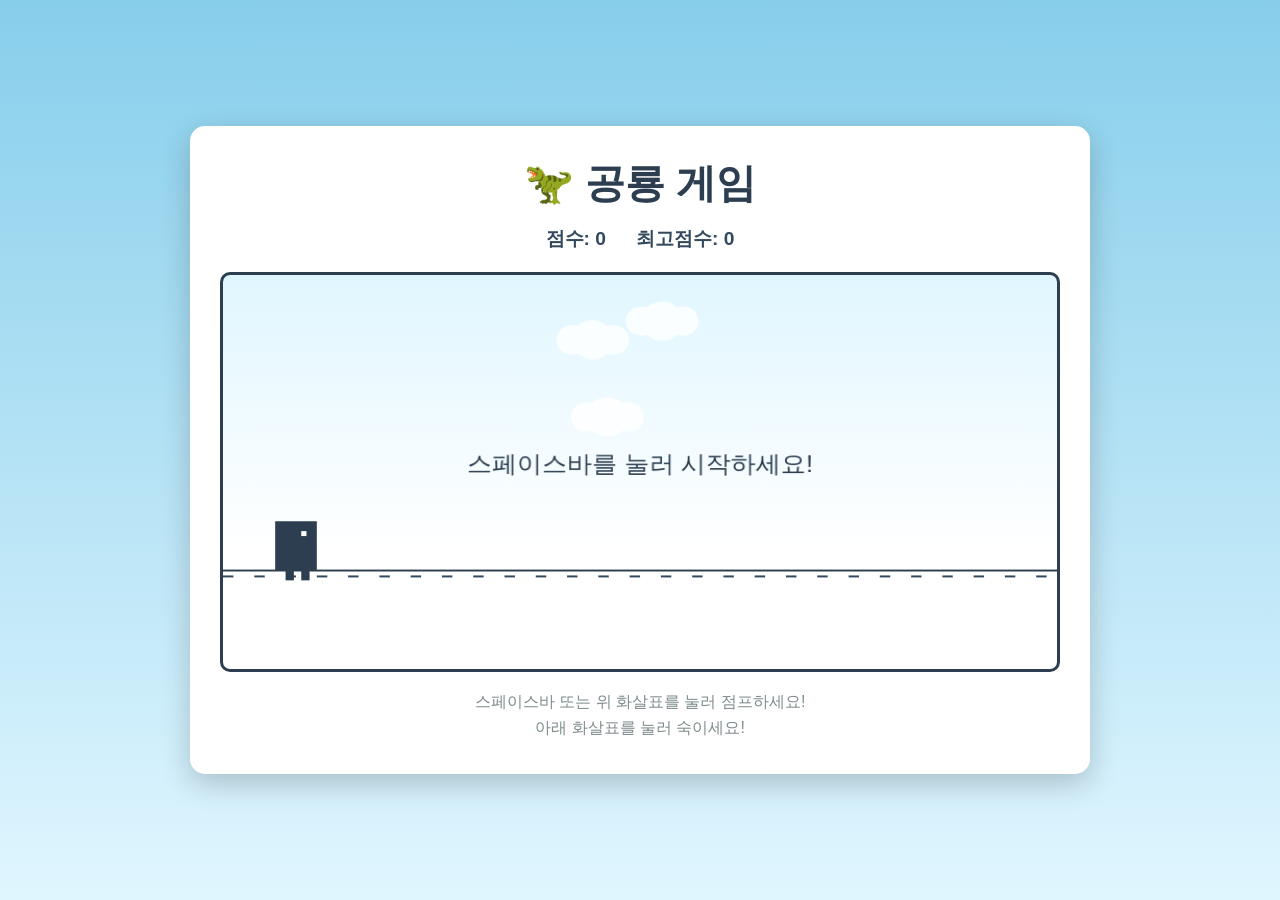
==== index.html @ 1b30532e "feat: 공룡 게임 1차 구현 완료 Chrome 오프라인 공룡 게임을 재현한 웹 게임 구현: - 공룡 캐릭터 (점프, 숙이기) - 장애물 시스템 (선인장) - 충돌 감지 - 점수" ====
<!DOCTYPE html>
<html lang="ko">
<head>
    <meta charset="UTF-8">
    <meta name="viewport" content="width=device-width, initial-scale=1.0">
    <title>공룡 게임 - Dino Game</title>
    <link rel="stylesheet" href="style.css">
</head>
<body>
    <div class="game-container">
        <div class="game-header">
            <h1>🦖 공룡 게임</h1>
            <div class="score-board">
                <span>점수: <span id="score">0</span></span>
                <span>최고점수: <span id="highScore">0</span></span>
            </div>
        </div>

        <canvas id="gameCanvas"></canvas>

        <div id="gameOver" class="game-over hidden">
            <h2>게임 오버!</h2>
            <p>점수: <span id="finalScore">0</span></p>
            <button id="restartBtn">다시 시작</button>
        </div>

        <div class="game-instructions">
            <p>스페이스바 또는 위 화살표를 눌러 점프하세요!</p>
            <p>아래 화살표를 눌러 숙이세요!</p>
        </div>
    </div>

    <script src="game.js"></script>
</body>
</html>
---- style.css ----
* {
    margin: 0;
    padding: 0;
    box-sizing: border-box;
}

body {
    font-family: 'Arial', sans-serif;
    background: linear-gradient(to bottom, #87CEEB 0%, #E0F6FF 100%);
    display: flex;
    justify-content: center;
    align-items: center;
    min-height: 100vh;
    padding: 20px;
}

.game-container {
    background: white;
    border-radius: 15px;
    box-shadow: 0 10px 30px rgba(0, 0, 0, 0.2);
    padding: 30px;
    max-width: 900px;
    width: 100%;
}

.game-header {
    text-align: center;
    margin-bottom: 20px;
}

.game-header h1 {
    color: #2c3e50;
    font-size: 2.5em;
    margin-bottom: 15px;
}

.score-board {
    display: flex;
    justify-content: center;
    gap: 30px;
    font-size: 1.2em;
    color: #34495e;
    font-weight: bold;
}

#gameCanvas {
    display: block;
    width: 100%;
    height: 400px;
    border: 3px solid #2c3e50;
    border-radius: 10px;
    background: linear-gradient(to bottom, #E0F6FF 0%, #FFF 70%);
    cursor: pointer;
}

.game-over {
    text-align: center;
    background: rgba(0, 0, 0, 0.9);
    color: white;
    padding: 40px;
    border-radius: 15px;
    position: absolute;
    top: 50%;
    left: 50%;
    transform: translate(-50%, -50%);
    z-index: 1000;
    min-width: 300px;
}

.game-over.hidden {
    display: none;
}

.game-over h2 {
    font-size: 2.5em;
    margin-bottom: 20px;
    color: #ff6b6b;
}

.game-over p {
    font-size: 1.5em;
    margin-bottom: 25px;
}

#restartBtn {
    background: #4CAF50;
    color: white;
    border: none;
    padding: 15px 40px;
    font-size: 1.2em;
    border-radius: 50px;
    cursor: pointer;
    transition: all 0.3s ease;
    font-weight: bold;
}

#restartBtn:hover {
    background: #45a049;
    transform: scale(1.05);
    box-shadow: 0 5px 15px rgba(76, 175, 80, 0.4);
}

#restartBtn:active {
    transform: scale(0.98);
}

.game-instructions {
    text-align: center;
    margin-top: 20px;
    color: #7f8c8d;
    font-size: 1em;
}

.game-instructions p {
    margin: 5px 0;
}

@media (max-width: 768px) {
    .game-header h1 {
        font-size: 1.8em;
    }

    .score-board {
        flex-direction: column;
        gap: 10px;
    }

    #gameCanvas {
        height: 300px;
    }

    .game-over h2 {
        font-size: 2em;
    }

    .game-over p {
        font-size: 1.2em;
    }
}
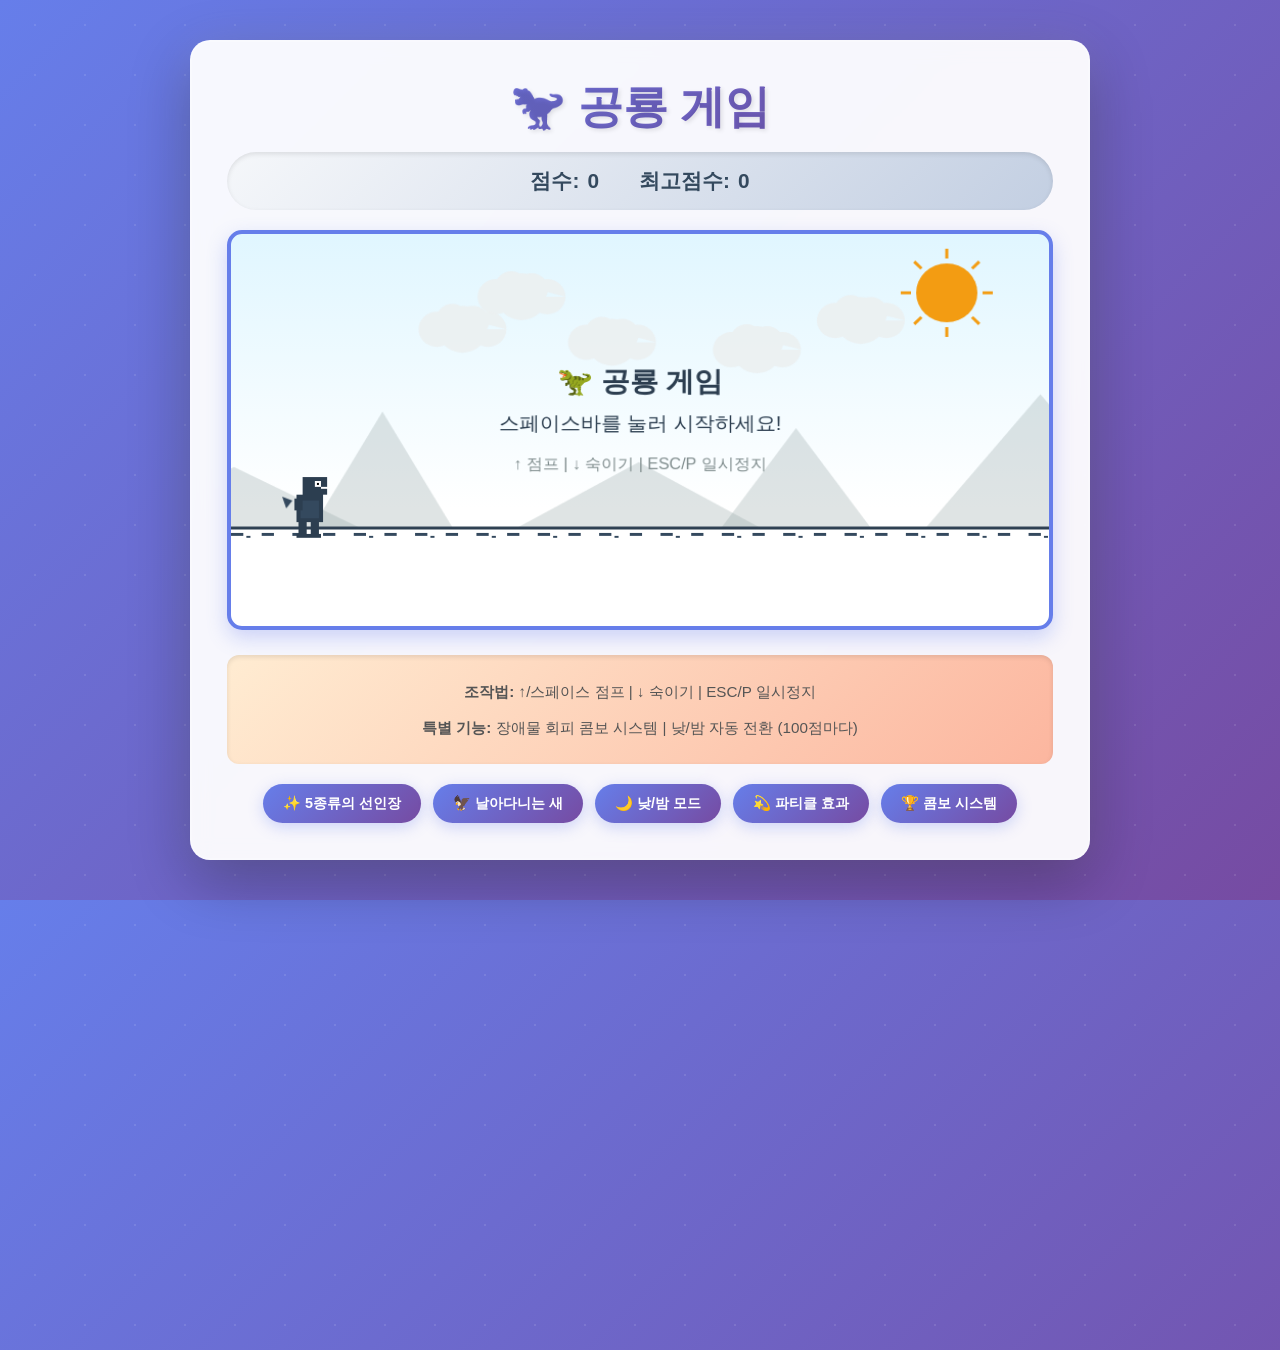
==== commit 162ab1a3: "feat: 게임 퀄리티 대폭 향상 - v2.0 전면적인 비주얼 및 게임플레이 개선:  ## 그래픽 개선 - 디테일한 공룡 그래픽 (머리, 몸통, 팔, 다리, 꼬리) - 5종류 선인" ====
--- a/index.html
+++ b/index.html
@@ -25,8 +25,16 @@
         </div>
 
         <div class="game-instructions">
-            <p>스페이스바 또는 위 화살표를 눌러 점프하세요!</p>
-            <p>아래 화살표를 눌러 숙이세요!</p>
+            <p><strong>조작법:</strong> ↑/스페이스 점프 | ↓ 숙이기 | ESC/P 일시정지</p>
+            <p><strong>특별 기능:</strong> 장애물 회피 콤보 시스템 | 낮/밤 자동 전환 (100점마다)</p>
+        </div>
+
+        <div class="game-features">
+            <div class="feature">✨ 5종류의 선인장</div>
+            <div class="feature">🦅 날아다니는 새</div>
+            <div class="feature">🌙 낮/밤 모드</div>
+            <div class="feature">💫 파티클 효과</div>
+            <div class="feature">🏆 콤보 시스템</div>
         </div>
     </div>
 
--- a/style.css
+++ b/style.css
@@ -5,22 +5,44 @@
 }
 
 body {
-    font-family: 'Arial', sans-serif;
-    background: linear-gradient(to bottom, #87CEEB 0%, #E0F6FF 100%);
+    font-family: 'Segoe UI', Tahoma, Geneva, Verdana, sans-serif;
+    background: linear-gradient(135deg, #667eea 0%, #764ba2 100%);
     display: flex;
     justify-content: center;
     align-items: center;
     min-height: 100vh;
     padding: 20px;
+    position: relative;
+    overflow: hidden;
+}
+
+body::before {
+    content: '';
+    position: absolute;
+    width: 200%;
+    height: 200%;
+    background: radial-gradient(circle, rgba(255,255,255,0.1) 1px, transparent 1px);
+    background-size: 50px 50px;
+    animation: scroll 30s linear infinite;
+    z-index: 0;
+}
+
+@keyframes scroll {
+    0% { transform: translate(0, 0); }
+    100% { transform: translate(-50px, -50px); }
 }
 
 .game-container {
-    background: white;
-    border-radius: 15px;
-    box-shadow: 0 10px 30px rgba(0, 0, 0, 0.2);
-    padding: 30px;
+    background: rgba(255, 255, 255, 0.95);
+    backdrop-filter: blur(10px);
+    border-radius: 20px;
+    box-shadow: 0 20px 60px rgba(0, 0, 0, 0.3), 0 0 40px rgba(255, 255, 255, 0.1);
+    padding: 35px;
     max-width: 900px;
     width: 100%;
+    position: relative;
+    z-index: 1;
+    border: 2px solid rgba(255, 255, 255, 0.2);
 }
 
 .game-header {
@@ -29,42 +51,79 @@
 }
 
 .game-header h1 {
-    color: #2c3e50;
-    font-size: 2.5em;
+    background: linear-gradient(135deg, #667eea 0%, #764ba2 100%);
+    -webkit-background-clip: text;
+    -webkit-text-fill-color: transparent;
+    background-clip: text;
+    font-size: 2.8em;
     margin-bottom: 15px;
+    font-weight: 900;
+    text-shadow: 2px 2px 4px rgba(0, 0, 0, 0.1);
 }
 
 .score-board {
     display: flex;
     justify-content: center;
-    gap: 30px;
-    font-size: 1.2em;
+    gap: 40px;
+    font-size: 1.3em;
     color: #34495e;
     font-weight: bold;
+    background: linear-gradient(135deg, #f5f7fa 0%, #c3cfe2 100%);
+    padding: 15px 30px;
+    border-radius: 50px;
+    box-shadow: inset 0 2px 5px rgba(0, 0, 0, 0.1);
+}
+
+.score-board span {
+    display: inline-flex;
+    align-items: center;
+    gap: 8px;
 }
 
 #gameCanvas {
     display: block;
     width: 100%;
     height: 400px;
-    border: 3px solid #2c3e50;
-    border-radius: 10px;
+    border: 4px solid #667eea;
+    border-radius: 15px;
     background: linear-gradient(to bottom, #E0F6FF 0%, #FFF 70%);
     cursor: pointer;
+    box-shadow: 0 8px 20px rgba(102, 126, 234, 0.3);
+    transition: transform 0.2s ease;
+}
+
+#gameCanvas:hover {
+    transform: translateY(-2px);
+    box-shadow: 0 12px 25px rgba(102, 126, 234, 0.4);
 }
 
 .game-over {
     text-align: center;
-    background: rgba(0, 0, 0, 0.9);
+    background: linear-gradient(135deg, rgba(102, 126, 234, 0.98) 0%, rgba(118, 75, 162, 0.98) 100%);
+    backdrop-filter: blur(10px);
     color: white;
-    padding: 40px;
-    border-radius: 15px;
+    padding: 50px;
+    border-radius: 20px;
     position: absolute;
     top: 50%;
     left: 50%;
     transform: translate(-50%, -50%);
     z-index: 1000;
-    min-width: 300px;
+    min-width: 350px;
+    box-shadow: 0 20px 60px rgba(0, 0, 0, 0.5);
+    border: 2px solid rgba(255, 255, 255, 0.3);
+    animation: slideIn 0.3s ease-out;
+}
+
+@keyframes slideIn {
+    from {
+        opacity: 0;
+        transform: translate(-50%, -60%);
+    }
+    to {
+        opacity: 1;
+        transform: translate(-50%, -50%);
+    }
 }
 
 .game-over.hidden {
@@ -72,32 +131,38 @@
 }
 
 .game-over h2 {
-    font-size: 2.5em;
+    font-size: 3em;
     margin-bottom: 20px;
-    color: #ff6b6b;
+    color: #fff;
+    text-shadow: 2px 2px 8px rgba(0, 0, 0, 0.3);
+    font-weight: 900;
 }
 
 .game-over p {
-    font-size: 1.5em;
-    margin-bottom: 25px;
+    font-size: 1.6em;
+    margin-bottom: 15px;
+    font-weight: 600;
 }
 
 #restartBtn {
-    background: #4CAF50;
+    background: linear-gradient(135deg, #11998e 0%, #38ef7d 100%);
     color: white;
     border: none;
-    padding: 15px 40px;
-    font-size: 1.2em;
+    padding: 18px 50px;
+    font-size: 1.3em;
     border-radius: 50px;
     cursor: pointer;
     transition: all 0.3s ease;
     font-weight: bold;
+    box-shadow: 0 8px 20px rgba(56, 239, 125, 0.3);
+    border: 2px solid rgba(255, 255, 255, 0.3);
+    margin-top: 15px;
 }
 
 #restartBtn:hover {
-    background: #45a049;
-    transform: scale(1.05);
-    box-shadow: 0 5px 15px rgba(76, 175, 80, 0.4);
+    background: linear-gradient(135deg, #0f7c6f 0%, #2dd169 100%);
+    transform: scale(1.08) translateY(-2px);
+    box-shadow: 0 12px 30px rgba(56, 239, 125, 0.5);
 }
 
 #restartBtn:active {
@@ -106,34 +171,109 @@
 
 .game-instructions {
     text-align: center;
+    margin-top: 25px;
+    color: #555;
+    font-size: 0.95em;
+    line-height: 1.8;
+    padding: 15px;
+    background: linear-gradient(135deg, #ffecd2 0%, #fcb69f 100%);
+    border-radius: 12px;
+    box-shadow: inset 0 2px 5px rgba(0, 0, 0, 0.1);
+}
+
+.game-instructions p {
+    margin: 8px 0;
+}
+
+.game-features {
+    display: flex;
+    justify-content: center;
+    flex-wrap: wrap;
+    gap: 12px;
     margin-top: 20px;
-    color: #7f8c8d;
-    font-size: 1em;
-}
-
-.game-instructions p {
-    margin: 5px 0;
+}
+
+.feature {
+    background: linear-gradient(135deg, #667eea 0%, #764ba2 100%);
+    color: white;
+    padding: 10px 20px;
+    border-radius: 25px;
+    font-size: 0.9em;
+    font-weight: 600;
+    box-shadow: 0 4px 15px rgba(102, 126, 234, 0.3);
+    transition: all 0.3s ease;
+}
+
+.feature:hover {
+    transform: translateY(-3px);
+    box-shadow: 0 6px 20px rgba(102, 126, 234, 0.4);
 }
 
 @media (max-width: 768px) {
+    body::before {
+        background-size: 30px 30px;
+    }
+
+    .game-container {
+        padding: 20px;
+    }
+
     .game-header h1 {
-        font-size: 1.8em;
+        font-size: 2em;
     }
 
     .score-board {
         flex-direction: column;
         gap: 10px;
+        padding: 12px 20px;
+        font-size: 1.1em;
     }
 
     #gameCanvas {
         height: 300px;
+        border-width: 3px;
+    }
+
+    .game-over {
+        padding: 35px 25px;
+        min-width: 280px;
     }
 
     .game-over h2 {
-        font-size: 2em;
+        font-size: 2.2em;
     }
 
     .game-over p {
-        font-size: 1.2em;
-    }
-}
+        font-size: 1.3em;
+    }
+
+    #restartBtn {
+        padding: 15px 40px;
+        font-size: 1.1em;
+    }
+
+    .game-instructions {
+        font-size: 0.85em;
+        padding: 12px;
+    }
+
+    .feature {
+        font-size: 0.8em;
+        padding: 8px 16px;
+    }
+}
+
+@media (max-width: 480px) {
+    .game-header h1 {
+        font-size: 1.6em;
+    }
+
+    .game-features {
+        gap: 8px;
+    }
+
+    .feature {
+        font-size: 0.75em;
+        padding: 6px 12px;
+    }
+}
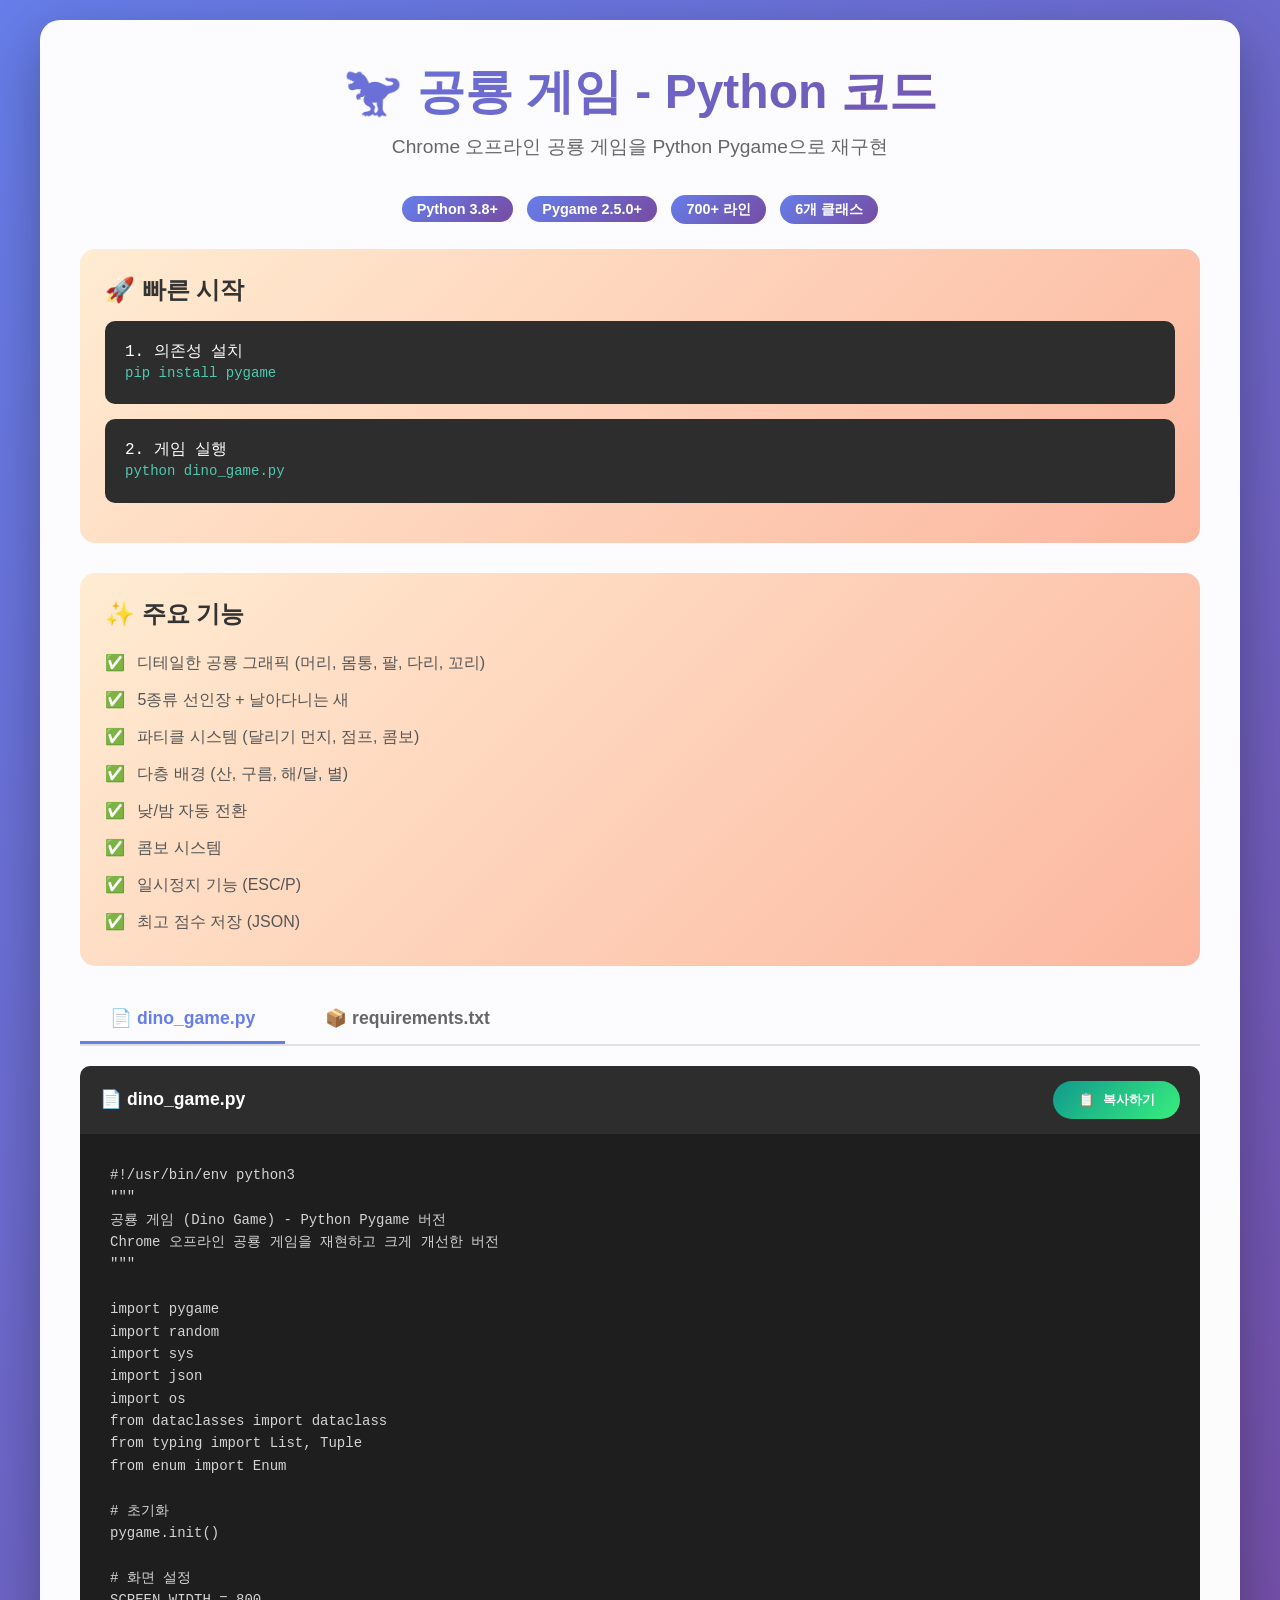
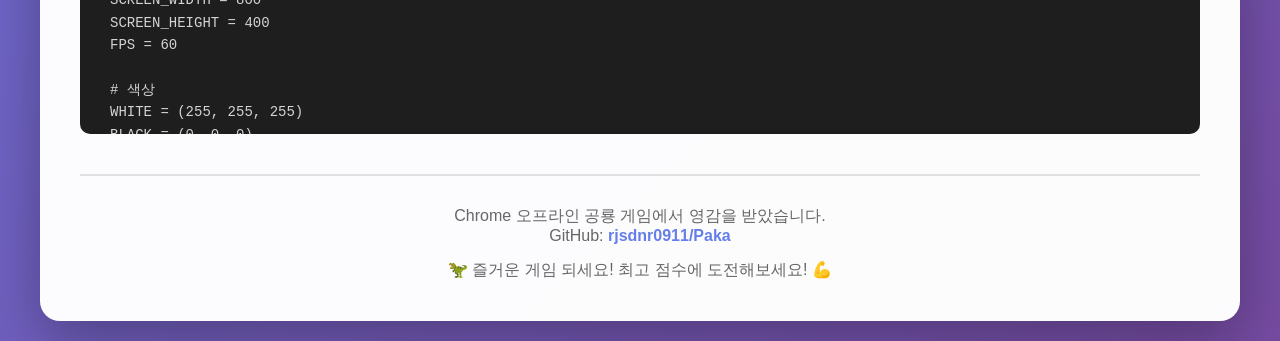
==== commit 6f3ba891: "feat: Python 코드 복사 웹사이트 추가 사용자가 Python 코드를 쉽게 복사 붙여넣기 할 수 있는 웹페이지 생성  ## 주요 기능  ### 코드 뷰어 - dino_gam" ====
--- a/index.html
+++ b/index.html
@@ -3,41 +3,1022 @@
 <head>
     <meta charset="UTF-8">
     <meta name="viewport" content="width=device-width, initial-scale=1.0">
-    <title>공룡 게임 - Dino Game</title>
-    <link rel="stylesheet" href="style.css">
+    <title>🦖 공룡 게임 - Python 코드</title>
+    <style>
+        * {
+            margin: 0;
+            padding: 0;
+            box-sizing: border-box;
+        }
+
+        body {
+            font-family: 'Segoe UI', Tahoma, Geneva, Verdana, sans-serif;
+            background: linear-gradient(135deg, #667eea 0%, #764ba2 100%);
+            padding: 20px;
+            min-height: 100vh;
+        }
+
+        .container {
+            max-width: 1200px;
+            margin: 0 auto;
+            background: rgba(255, 255, 255, 0.98);
+            border-radius: 20px;
+            box-shadow: 0 20px 60px rgba(0, 0, 0, 0.3);
+            padding: 40px;
+        }
+
+        h1 {
+            text-align: center;
+            background: linear-gradient(135deg, #667eea 0%, #764ba2 100%);
+            -webkit-background-clip: text;
+            -webkit-text-fill-color: transparent;
+            background-clip: text;
+            font-size: 3em;
+            margin-bottom: 10px;
+            font-weight: 900;
+        }
+
+        .subtitle {
+            text-align: center;
+            color: #666;
+            font-size: 1.2em;
+            margin-bottom: 30px;
+        }
+
+        .tabs {
+            display: flex;
+            gap: 10px;
+            margin-bottom: 20px;
+            border-bottom: 2px solid #e0e0e0;
+        }
+
+        .tab {
+            padding: 12px 30px;
+            background: transparent;
+            border: none;
+            cursor: pointer;
+            font-size: 1.1em;
+            font-weight: 600;
+            color: #666;
+            border-bottom: 3px solid transparent;
+            transition: all 0.3s ease;
+        }
+
+        .tab:hover {
+            color: #667eea;
+        }
+
+        .tab.active {
+            color: #667eea;
+            border-bottom-color: #667eea;
+        }
+
+        .tab-content {
+            display: none;
+        }
+
+        .tab-content.active {
+            display: block;
+        }
+
+        .code-header {
+            display: flex;
+            justify-content: space-between;
+            align-items: center;
+            background: #2d2d2d;
+            padding: 15px 20px;
+            border-radius: 10px 10px 0 0;
+            margin-top: 20px;
+        }
+
+        .code-title {
+            color: #fff;
+            font-weight: 600;
+            font-size: 1.1em;
+        }
+
+        .copy-btn {
+            background: linear-gradient(135deg, #11998e 0%, #38ef7d 100%);
+            color: white;
+            border: none;
+            padding: 10px 25px;
+            border-radius: 25px;
+            cursor: pointer;
+            font-weight: 600;
+            transition: all 0.3s ease;
+            display: flex;
+            align-items: center;
+            gap: 8px;
+        }
+
+        .copy-btn:hover {
+            transform: translateY(-2px);
+            box-shadow: 0 5px 15px rgba(56, 239, 125, 0.4);
+        }
+
+        .copy-btn:active {
+            transform: translateY(0);
+        }
+
+        .copy-btn.copied {
+            background: linear-gradient(135deg, #f39c12 0%, #f1c40f 100%);
+        }
+
+        pre {
+            margin: 0;
+            background: #1e1e1e;
+            padding: 30px;
+            border-radius: 0 0 10px 10px;
+            overflow-x: auto;
+            max-height: 600px;
+            overflow-y: auto;
+        }
+
+        code {
+            font-family: 'Consolas', 'Monaco', 'Courier New', monospace;
+            font-size: 14px;
+            line-height: 1.6;
+            color: #d4d4d4;
+        }
+
+        /* 간단한 신택스 하이라이팅 */
+        .keyword { color: #569cd6; }
+        .string { color: #ce9178; }
+        .comment { color: #6a9955; }
+        .function { color: #dcdcaa; }
+        .number { color: #b5cea8; }
+
+        .info-section {
+            background: linear-gradient(135deg, #ffecd2 0%, #fcb69f 100%);
+            padding: 25px;
+            border-radius: 15px;
+            margin-bottom: 30px;
+        }
+
+        .info-section h2 {
+            color: #333;
+            margin-bottom: 15px;
+            font-size: 1.5em;
+        }
+
+        .info-section p {
+            color: #555;
+            line-height: 1.8;
+            margin-bottom: 10px;
+        }
+
+        .info-section ul {
+            list-style: none;
+            padding-left: 0;
+        }
+
+        .info-section li {
+            padding: 8px 0;
+            color: #555;
+        }
+
+        .info-section li:before {
+            content: "✅ ";
+            margin-right: 8px;
+        }
+
+        .command-box {
+            background: #2d2d2d;
+            color: #fff;
+            padding: 20px;
+            border-radius: 10px;
+            margin: 15px 0;
+            font-family: 'Consolas', 'Monaco', 'Courier New', monospace;
+        }
+
+        .command-box code {
+            color: #4ec9b0;
+        }
+
+        .badge {
+            display: inline-block;
+            padding: 5px 15px;
+            background: linear-gradient(135deg, #667eea 0%, #764ba2 100%);
+            color: white;
+            border-radius: 20px;
+            font-size: 0.9em;
+            font-weight: 600;
+            margin: 5px;
+        }
+
+        .badges {
+            text-align: center;
+            margin: 20px 0;
+        }
+
+        @media (max-width: 768px) {
+            .container {
+                padding: 20px;
+            }
+
+            h1 {
+                font-size: 2em;
+            }
+
+            .tabs {
+                flex-direction: column;
+            }
+
+            .tab {
+                text-align: center;
+            }
+
+            pre {
+                font-size: 12px;
+                padding: 15px;
+            }
+
+            .code-header {
+                flex-direction: column;
+                gap: 10px;
+            }
+        }
+
+        .footer {
+            text-align: center;
+            margin-top: 40px;
+            padding-top: 30px;
+            border-top: 2px solid #e0e0e0;
+            color: #666;
+        }
+
+        .footer a {
+            color: #667eea;
+            text-decoration: none;
+            font-weight: 600;
+        }
+
+        .footer a:hover {
+            text-decoration: underline;
+        }
+    </style>
 </head>
 <body>
-    <div class="game-container">
-        <div class="game-header">
-            <h1>🦖 공룡 게임</h1>
-            <div class="score-board">
-                <span>점수: <span id="score">0</span></span>
-                <span>최고점수: <span id="highScore">0</span></span>
+    <div class="container">
+        <h1>🦖 공룡 게임 - Python 코드</h1>
+        <p class="subtitle">Chrome 오프라인 공룡 게임을 Python Pygame으로 재구현</p>
+
+        <div class="badges">
+            <span class="badge">Python 3.8+</span>
+            <span class="badge">Pygame 2.5.0+</span>
+            <span class="badge">700+ 라인</span>
+            <span class="badge">6개 클래스</span>
+        </div>
+
+        <div class="info-section">
+            <h2>🚀 빠른 시작</h2>
+            <div class="command-box">
+                <div>1. 의존성 설치</div>
+                <code>pip install pygame</code>
+            </div>
+            <div class="command-box">
+                <div>2. 게임 실행</div>
+                <code>python dino_game.py</code>
             </div>
         </div>
 
-        <canvas id="gameCanvas"></canvas>
-
-        <div id="gameOver" class="game-over hidden">
-            <h2>게임 오버!</h2>
-            <p>점수: <span id="finalScore">0</span></p>
-            <button id="restartBtn">다시 시작</button>
+        <div class="info-section">
+            <h2>✨ 주요 기능</h2>
+            <ul>
+                <li>디테일한 공룡 그래픽 (머리, 몸통, 팔, 다리, 꼬리)</li>
+                <li>5종류 선인장 + 날아다니는 새</li>
+                <li>파티클 시스템 (달리기 먼지, 점프, 콤보)</li>
+                <li>다층 배경 (산, 구름, 해/달, 별)</li>
+                <li>낮/밤 자동 전환</li>
+                <li>콤보 시스템</li>
+                <li>일시정지 기능 (ESC/P)</li>
+                <li>최고 점수 저장 (JSON)</li>
+            </ul>
         </div>
 
-        <div class="game-instructions">
-            <p><strong>조작법:</strong> ↑/스페이스 점프 | ↓ 숙이기 | ESC/P 일시정지</p>
-            <p><strong>특별 기능:</strong> 장애물 회피 콤보 시스템 | 낮/밤 자동 전환 (100점마다)</p>
+        <div class="tabs">
+            <button class="tab active" onclick="showTab('main-code')">
+                📄 dino_game.py
+            </button>
+            <button class="tab" onclick="showTab('requirements')">
+                📦 requirements.txt
+            </button>
         </div>
 
-        <div class="game-features">
-            <div class="feature">✨ 5종류의 선인장</div>
-            <div class="feature">🦅 날아다니는 새</div>
-            <div class="feature">🌙 낮/밤 모드</div>
-            <div class="feature">💫 파티클 효과</div>
-            <div class="feature">🏆 콤보 시스템</div>
+        <!-- dino_game.py 탭 -->
+        <div id="main-code" class="tab-content active">
+            <div class="code-header">
+                <span class="code-title">📄 dino_game.py</span>
+                <button class="copy-btn" onclick="copyCode('main-code-content')">
+                    <span>📋</span>
+                    <span class="btn-text">복사하기</span>
+                </button>
+            </div>
+            <pre><code id="main-code-content">#!/usr/bin/env python3
+"""
+공룡 게임 (Dino Game) - Python Pygame 버전
+Chrome 오프라인 공룡 게임을 재현하고 크게 개선한 버전
+"""
+
+import pygame
+import random
+import sys
+import json
+import os
+from dataclasses import dataclass
+from typing import List, Tuple
+from enum import Enum
+
+# 초기화
+pygame.init()
+
+# 화면 설정
+SCREEN_WIDTH = 800
+SCREEN_HEIGHT = 400
+FPS = 60
+
+# 색상
+WHITE = (255, 255, 255)
+BLACK = (0, 0, 0)
+GRAY = (128, 128, 128)
+DARK_GRAY = (44, 62, 80)
+LIGHT_GRAY = (149, 165, 166)
+GREEN = (39, 174, 96)
+DARK_GREEN = (34, 153, 84)
+ORANGE = (243, 156, 18)
+GOLD = (241, 196, 15)
+SKY_BLUE = (224, 246, 255)
+NIGHT_BLUE = (44, 62, 80)
+MOON_WHITE = (236, 240, 241)
+
+# 게임 설정
+GRAVITY = 0.8
+JUMP_POWER = -15
+GROUND_Y = 300
+INITIAL_GAME_SPEED = 9
+
+
+class TimeOfDay(Enum):
+    """낮/밤 모드"""
+    DAY = "day"
+    NIGHT = "night"
+
+
+@dataclass
+class Particle:
+    """파티클 효과"""
+    x: float
+    y: float
+    vx: float
+    vy: float
+    size: float
+    life: float
+    decay: float
+    color: Tuple[int, int, int]
+
+    def update(self):
+        self.x += self.vx
+        self.y += self.vy
+        self.life -= self.decay
+
+    def draw(self, screen):
+        if self.life > 0:
+            alpha = int(255 * self.life)
+            surf = pygame.Surface((int(self.size * 2), int(self.size * 2)), pygame.SRCALPHA)
+            color_with_alpha = (*self.color, alpha)
+            pygame.draw.circle(surf, color_with_alpha, (int(self.size), int(self.size)), int(self.size))
+            screen.blit(surf, (int(self.x - self.size), int(self.y - self.size)))
+
+    def is_dead(self):
+        return self.life <= 0
+
+
+class Dino:
+    """공룡 캐릭터"""
+    def __init__(self):
+        self.x = 50
+        self.y = GROUND_Y
+        self.width = 44
+        self.height = 52
+        self.vy = 0
+        self.grounded = True
+        self.ducking = False
+        self.jump_power = JUMP_POWER
+        self.frame = 0
+
+    def update(self):
+        # 중력 적용
+        self.vy += GRAVITY
+        self.y += self.vy
+
+        # 바닥 체크
+        ground_y = GROUND_Y if not self.ducking else GROUND_Y + 26
+        if self.y >= ground_y:
+            self.y = ground_y
+            self.vy = 0
+            self.grounded = True
+        else:
+            self.grounded = False
+
+        self.frame += 1
+
+    def jump(self):
+        if self.grounded and not self.ducking:
+            self.vy = self.jump_power
+            self.grounded = False
+            return True
+        return False
+
+    def duck(self, is_ducking):
+        if self.grounded:
+            self.ducking = is_ducking
+
+    def draw(self, screen):
+        if self.ducking:
+            # 숙인 자세
+            duck_y = self.y
+            # 몸통
+            pygame.draw.rect(screen, DARK_GRAY, (self.x, duck_y, 50, 20))
+            # 머리
+            pygame.draw.rect(screen, DARK_GRAY, (self.x + 40, duck_y - 8, 20, 16))
+            # 눈
+            pygame.draw.rect(screen, WHITE, (self.x + 50, duck_y - 4, 4, 4))
+            # 꼬리
+            pygame.draw.rect(screen, GRAY, (self.x - 10, duck_y + 5, 15, 8))
+        else:
+            # 머리
+            pygame.draw.rect(screen, DARK_GRAY, (self.x + 20, self.y, 24, 18))
+            # 입
+            pygame.draw.rect(screen, WHITE, (self.x + 38, self.y + 10, 6, 2))
+            # 눈
+            pygame.draw.rect(screen, WHITE, (self.x + 32, self.y + 4, 6, 6))
+            pygame.draw.rect(screen, BLACK, (self.x + 34, self.y + 6, 2, 2))
+
+            # 몸통
+            pygame.draw.rect(screen, DARK_GRAY, (self.x + 14, self.y + 18, 26, 28))
+            # 배
+            pygame.draw.rect(screen, GRAY, (self.x + 18, self.y + 24, 18, 18))
+
+            # 팔
+            arm_offset = 2 if (self.frame // 3) % 2 == 0 else 0
+            pygame.draw.rect(screen, DARK_GRAY, (self.x + 12, self.y + 22 + arm_offset, 8, 12))
+
+            # 꼬리
+            points = [(self.x + 10, self.y + 24), (self.x, self.y + 20), (self.x + 4, self.y + 32)]
+            pygame.draw.polygon(screen, GRAY, points)
+
+            # 다리
+            leg_offset = 6 if (self.frame // 3) % 2 == 0 else 0
+            # 왼쪽 다리
+            pygame.draw.rect(screen, DARK_GRAY, (self.x + 16, self.y + 46, 8, 12 + leg_offset))
+            pygame.draw.rect(screen, DARK_GRAY, (self.x + 14, self.y + 58 + leg_offset, 12, 4))
+            # 오른쪽 다리
+            pygame.draw.rect(screen, DARK_GRAY, (self.x + 28, self.y + 46, 8, 12 - leg_offset))
+            pygame.draw.rect(screen, DARK_GRAY, (self.x + 26, self.y + 58 - leg_offset, 12, 4))
+
+    def get_hitbox(self):
+        if self.ducking:
+            return pygame.Rect(self.x + 5, self.y, 45, 20)
+        return pygame.Rect(self.x + 10, self.y + 5, 34, 52)
+
+
+class Obstacle:
+    """장애물 클래스"""
+    def __init__(self, obstacle_type=None):
+        self.x = SCREEN_WIDTH
+        self.passed = False
+
+        if obstacle_type == 'bird':
+            self.type = 'bird'
+            self.width = 40
+            self.height = 30
+            self.y = GROUND_Y - self.height - (60 if random.random() > 0.5 else 100)
+            self.wing_frame = 0
+        else:
+            types = ['single', 'double', 'triple', 'tall', 'small']
+            self.type = obstacle_type if obstacle_type in types else random.choice(types)
+
+            if self.type == 'single':
+                self.width, self.height = 20, 50
+            elif self.type == 'double':
+                self.width, self.height = 40, 50
+            elif self.type == 'triple':
+                self.width, self.height = 60, 50
+            elif self.type == 'tall':
+                self.width, self.height = 20, 70
+            else:  # small
+                self.width, self.height = 30, 30
+
+            self.y = GROUND_Y - self.height
+
+    def update(self, game_speed):
+        self.x -= game_speed
+        if self.type == 'bird':
+            self.wing_frame += 0.3
+
+    def draw(self, screen):
+        if self.type == 'bird':
+            # 새 그리기
+            # 몸통
+            pygame.draw.rect(screen, GRAY, (self.x + 10, self.y + 10, 20, 12))
+            # 머리
+            pygame.draw.rect(screen, GRAY, (self.x + 26, self.y + 8, 12, 10))
+            # 눈
+            pygame.draw.rect(screen, WHITE, (self.x + 32, self.y + 10, 3, 3))
+            # 부리
+            pygame.draw.rect(screen, (231, 76, 60), (self.x + 38, self.y + 12, 4, 2))
+
+            # 날개
+            wing_up = (self.wing_frame % 20) < 10
+            if wing_up:
+                pygame.draw.rect(screen, GRAY, (self.x + 8, self.y + 2, 18, 8))
+                pygame.draw.rect(screen, GRAY, (self.x + 14, self.y + 22, 18, 8))
+            else:
+                pygame.draw.rect(screen, GRAY, (self.x + 8, self.y + 12, 18, 8))
+                pygame.draw.rect(screen, GRAY, (self.x + 14, self.y + 12, 18, 8))
+        else:
+            self._draw_cactus(screen)
+
+    def _draw_cactus(self, screen):
+        if self.type == 'single':
+            self._draw_single_cactus(screen, self.x, self.y, self.height)
+        elif self.type == 'double':
+            self._draw_single_cactus(screen, self.x, self.y, self.height)
+            self._draw_single_cactus(screen, self.x + 22, self.y, self.height)
+        elif self.type == 'triple':
+            for i in range(3):
+                self._draw_single_cactus(screen, self.x + i * 22, self.y, self.height)
+        elif self.type == 'tall':
+            self._draw_single_cactus(screen, self.x, self.y, self.height, tall=True)
+        else:  # small
+            for i in range(3):
+                pygame.draw.rect(screen, GREEN, (self.x + i * 10, self.y + 10, 8, 20))
+                pygame.draw.rect(screen, GREEN, (self.x + i * 10 + 2, self.y + 6, 4, 8))
+
+    def _draw_single_cactus(self, screen, x, y, height, tall=False):
+        # 메인 줄기
+        pygame.draw.rect(screen, GREEN, (x + 6, y, 12, height))
+
+        if tall:
+            pygame.draw.rect(screen, GREEN, (x, y + 15, 10, 25))
+            pygame.draw.rect(screen, GREEN, (x + 16, y + 20, 10, 20))
+        else:
+            pygame.draw.rect(screen, GREEN, (x, y + 12, 10, 20))
+            pygame.draw.rect(screen, GREEN, (x, y + 12, 6, 4))
+            pygame.draw.rect(screen, GREEN, (x + 14, y + 18, 10, 15))
+            pygame.draw.rect(screen, GREEN, (x + 18, y + 18, 6, 4))
+
+        # 가시
+        for i in range(3):
+            pygame.draw.rect(screen, DARK_GREEN, (x + 4, y + 10 + i * 12, 2, 2))
+            pygame.draw.rect(screen, DARK_GREEN, (x + 16, y + 10 + i * 12, 2, 2))
+
+    def is_off_screen(self):
+        return self.x + self.width < 0
+
+    def collides_with(self, dino):
+        dino_hitbox = dino.get_hitbox()
+        obstacle_hitbox = pygame.Rect(self.x + 5, self.y + 5, self.width - 10, self.height - 10)
+        return dino_hitbox.colliderect(obstacle_hitbox)
+
+
+class Background:
+    """배경 요소"""
+    def __init__(self):
+        self.mountains = [
+            {'x': i * 200 - 100, 'height': random.randint(60, 140), 'width': random.randint(100, 250)}
+            for i in range(5)
+        ]
+        self.clouds = [
+            {'x': random.randint(0, SCREEN_WIDTH), 'y': random.randint(30, 150), 'speed': random.uniform(1, 2)}
+            for _ in range(5)
+        ]
+        self.stars = [
+            {'x': random.randint(0, SCREEN_WIDTH), 'y': random.randint(0, GROUND_Y - 50),
+             'size': random.randint(1, 3), 'twinkle': random.uniform(0, 6.28)}
+            for _ in range(50)
+        ]
+        self.sun_angle = 0
+
+    def update(self, game_speed, time_of_day):
+        # 산 업데이트
+        for mountain in self.mountains:
+            mountain['x'] -= game_speed * 0.1
+            if mountain['x'] + mountain['width'] < 0:
+                mountain['x'] = SCREEN_WIDTH
+
+        # 구름 업데이트
+        for cloud in self.clouds:
+            cloud['x'] -= cloud['speed'] * 0.6
+            if cloud['x'] < -100:
+                cloud['x'] = SCREEN_WIDTH + 50
+
+        # 별 반짝임
+        for star in self.stars:
+            star['twinkle'] += 0.05
+
+        self.sun_angle += 0.01
+
+    def draw(self, screen, time_of_day, score):
+        # 배경색
+        if time_of_day == TimeOfDay.NIGHT:
+            screen.fill(NIGHT_BLUE)
+        else:
+            screen.fill(SKY_BLUE)
+
+        # 별 (밤에만)
+        if time_of_day == TimeOfDay.NIGHT:
+            for star in self.stars:
+                alpha = int((abs(pygame.math.Vector2(1, 0).rotate(star['twinkle'] * 57.3).x) + 1) / 2 * 255)
+                surf = pygame.Surface((star['size'] * 2, star['size'] * 2), pygame.SRCALPHA)
+                color = (*WHITE, alpha)
+                pygame.draw.circle(surf, color, (star['size'], star['size']), star['size'])
+                screen.blit(surf, (star['x'], star['y']))
+
+        # 해/달
+        sun_x, sun_y = 700, 60
+        if time_of_day == TimeOfDay.DAY:
+            # 해
+            pygame.draw.circle(screen, ORANGE, (sun_x, sun_y), 30)
+            # 햇살
+            for i in range(8):
+                angle = (360 / 8) * i + self.sun_angle * 57.3
+                rad = angle * 0.0174533
+                start_x = sun_x + int(35 * pygame.math.Vector2(1, 0).rotate(angle).x)
+                start_y = sun_y + int(35 * pygame.math.Vector2(1, 0).rotate(angle).y)
+                end_x = sun_x + int(50 * pygame.math.Vector2(1, 0).rotate(angle).x)
+                end_y = sun_y + int(50 * pygame.math.Vector2(1, 0).rotate(angle).y)
+                pygame.draw.line(screen, ORANGE, (start_x, start_y), (end_x, end_y), 3)
+        else:
+            # 달
+            pygame.draw.circle(screen, MOON_WHITE, (sun_x, sun_y), 30)
+            pygame.draw.circle(screen, LIGHT_GRAY, (sun_x - 8, sun_y - 5), 6)
+            pygame.draw.circle(screen, LIGHT_GRAY, (sun_x + 5, sun_y + 8), 4)
+
+        # 산
+        color = GRAY if time_of_day == TimeOfDay.NIGHT else LIGHT_GRAY
+        for mountain in self.mountains:
+            points = [
+                (mountain['x'], GROUND_Y),
+                (mountain['x'] + mountain['width'] / 2, GROUND_Y - mountain['height']),
+                (mountain['x'] + mountain['width'], GROUND_Y)
+            ]
+            pygame.draw.polygon(screen, color, points)
+
+        # 구름
+        if time_of_day == TimeOfDay.NIGHT:
+            cloud_color = (189, 195, 199, 100)
+        else:
+            cloud_color = (236, 240, 241, 230)
+
+        for cloud in self.clouds:
+            surf = pygame.Surface((70, 40), pygame.SRCALPHA)
+            pygame.draw.circle(surf, cloud_color, (18, 20), 18)
+            pygame.draw.circle(surf, cloud_color, (35, 20), 24)
+            pygame.draw.circle(surf, cloud_color, (55, 20), 18)
+            pygame.draw.circle(surf, cloud_color, (25, 12), 16)
+            pygame.draw.circle(surf, cloud_color, (45, 12), 16)
+            screen.blit(surf, (int(cloud['x']), int(cloud['y'])))
+
+
+class Game:
+    """메인 게임 클래스"""
+    def __init__(self):
+        self.screen = pygame.display.set_mode((SCREEN_WIDTH, SCREEN_HEIGHT))
+        pygame.display.set_caption("🦖 공룡 게임 (Dino Game)")
+        self.clock = pygame.time.Clock()
+        self.font = pygame.font.Font(None, 36)
+        self.big_font = pygame.font.Font(None, 72)
+        self.small_font = pygame.font.Font(None, 24)
+
+        self.reset_game()
+        self.high_score = self.load_high_score()
+
+    def reset_game(self):
+        self.dino = Dino()
+        self.obstacles: List[Obstacle] = []
+        self.particles: List[Particle] = []
+        self.background = Background()
+
+        self.game_speed = INITIAL_GAME_SPEED
+        self.score = 0
+        self.combo = 0
+        self.max_combo = 0
+        self.obstacle_timer = 0
+        self.obstacle_interval = 70
+        self.time_of_day = TimeOfDay.DAY
+
+        self.running = True
+        self.game_started = False
+        self.game_over = False
+        self.paused = False
+
+    def load_high_score(self):
+        try:
+            if os.path.exists('high_score.json'):
+                with open('high_score.json', 'r') as f:
+                    data = json.load(f)
+                    return data.get('high_score', 0)
+        except:
+            pass
+        return 0
+
+    def save_high_score(self):
+        try:
+            with open('high_score.json', 'w') as f:
+                json.dump({'high_score': self.high_score}, f)
+        except:
+            pass
+
+    def spawn_obstacle(self):
+        bird_chance = min(0.3, self.score / 5000)
+        if random.random() < bird_chance:
+            self.obstacles.append(Obstacle('bird'))
+        else:
+            self.obstacles.append(Obstacle())
+
+    def create_particles(self, x, y, count, color):
+        for _ in range(count):
+            particle = Particle(
+                x=x + random.uniform(-10, 10),
+                y=y + random.uniform(-5, 5),
+                vx=random.uniform(-2, -1),
+                vy=random.uniform(-2, 2),
+                size=random.uniform(2, 5),
+                life=1.0,
+                decay=random.uniform(0.01, 0.02),
+                color=color
+            )
+            self.particles.append(particle)
+
+    def handle_events(self):
+        for event in pygame.event.get():
+            if event.type == pygame.QUIT:
+                self.running = False
+
+            elif event.type == pygame.KEYDOWN:
+                # 일시정지
+                if event.key in (pygame.K_ESCAPE, pygame.K_p) and self.game_started and not self.game_over:
+                    self.paused = not self.paused
+
+                # 점프
+                elif event.key in (pygame.K_SPACE, pygame.K_UP):
+                    if not self.game_started:
+                        self.game_started = True
+                    elif self.game_over:
+                        self.reset_game()
+                        self.game_started = True
+                    elif not self.paused:
+                        if self.dino.jump():
+                            self.create_particles(self.dino.x + 20, self.dino.y + self.dino.height, 5, LIGHT_GRAY)
+
+                # 숙이기
+                elif event.key == pygame.K_DOWN and self.game_started and not self.paused:
+                    self.dino.duck(True)
+
+            elif event.type == pygame.KEYUP:
+                if event.key == pygame.K_DOWN:
+                    self.dino.duck(False)
+
+    def update(self):
+        if not self.game_started or self.game_over or self.paused:
+            return
+
+        # 공룡 업데이트
+        self.dino.update()
+
+        # 배경 업데이트
+        self.background.update(self.game_speed, self.time_of_day)
+
+        # 점수 업데이트
+        self.score += 1
+
+        # 속도 증가
+        if self.score % 200 == 0 and self.score > 0:
+            self.game_speed += 0.8
+            self.obstacle_interval = max(40, self.obstacle_interval - 3)
+
+        # 낮/밤 전환
+        if self.score % 1000 == 0 and self.score > 0:
+            self.time_of_day = TimeOfDay.NIGHT if self.time_of_day == TimeOfDay.DAY else TimeOfDay.DAY
+
+        # 장애물 생성
+        self.obstacle_timer += 1
+        if self.obstacle_timer > self.obstacle_interval:
+            self.spawn_obstacle()
+            self.obstacle_timer = 0
+
+        # 장애물 업데이트
+        for obstacle in self.obstacles[:]:
+            obstacle.update(self.game_speed)
+
+            # 충돌 체크
+            if obstacle.collides_with(self.dino):
+                self.game_over = True
+                final_score = self.score // 10
+                if final_score > self.high_score:
+                    self.high_score = final_score
+                    self.save_high_score()
+                return
+
+            # 통과 체크 (콤보)
+            if not obstacle.passed and obstacle.x + obstacle.width < self.dino.x:
+                obstacle.passed = True
+                self.combo += 1
+                self.max_combo = max(self.max_combo, self.combo)
+
+                if self.combo % 5 == 0:
+                    self.create_particles(self.dino.x + 20, self.dino.y + 20, 10, GOLD)
+
+            # 화면 밖으로 나간 장애물 제거
+            if obstacle.is_off_screen():
+                self.obstacles.remove(obstacle)
+
+        # 파티클 업데이트
+        for particle in self.particles[:]:
+            particle.update()
+            if particle.is_dead():
+                self.particles.remove(particle)
+
+        # 달리기 먼지
+        if self.dino.grounded and random.random() > 0.7:
+            self.create_particles(self.dino.x + 10, self.dino.y + self.dino.height + 5, 1, LIGHT_GRAY)
+
+    def draw(self):
+        # 배경 그리기
+        self.background.draw(self.screen, self.time_of_day, self.score)
+
+        # 바닥 그리기
+        color = GRAY if self.time_of_day == TimeOfDay.NIGHT else DARK_GRAY
+        pygame.draw.line(self.screen, color, (0, GROUND_Y), (SCREEN_WIDTH, GROUND_Y), 3)
+
+        # 바닥 패턴
+        for i in range(0, SCREEN_WIDTH, 30):
+            offset = (self.score * 3) % 30
+            pygame.draw.rect(self.screen, color, (i - offset, GROUND_Y + 5, 12, 3))
+            if i % 60 == 0:
+                pygame.draw.rect(self.screen, color, (i - offset + 15, GROUND_Y + 8, 4, 2))
+
+        # 파티클 그리기
+        for particle in self.particles:
+            particle.draw(self.screen)
+
+        if self.game_started and not self.game_over:
+            # 공룡 그리기
+            self.dino.draw(self.screen)
+
+            # 장애물 그리기
+            for obstacle in self.obstacles:
+                obstacle.draw(self.screen)
+
+            # 점수 표시
+            score_text = self.font.render(f'점수: {self.score // 10}', True, DARK_GRAY)
+            self.screen.blit(score_text, (20, 20))
+
+            high_score_text = self.font.render(f'최고: {self.high_score}', True, DARK_GRAY)
+            self.screen.blit(high_score_text, (20, 60))
+
+            # 콤보 표시
+            if self.combo > 0:
+                combo_text = self.font.render(f'콤보 x{self.combo}', True, GOLD)
+                self.screen.blit(combo_text, (20, 100))
+
+            # 일시정지 화면
+            if self.paused:
+                overlay = pygame.Surface((SCREEN_WIDTH, SCREEN_HEIGHT), pygame.SRCALPHA)
+                overlay.fill((0, 0, 0, 180))
+                self.screen.blit(overlay, (0, 0))
+
+                pause_text = self.big_font.render('일시정지', True, WHITE)
+                pause_rect = pause_text.get_rect(center=(SCREEN_WIDTH // 2, SCREEN_HEIGHT // 2 - 20))
+                self.screen.blit(pause_text, pause_rect)
+
+                help_text = self.small_font.render('ESC 또는 P 키를 눌러 재개', True, WHITE)
+                help_rect = help_text.get_rect(center=(SCREEN_WIDTH // 2, SCREEN_HEIGHT // 2 + 30))
+                self.screen.blit(help_text, help_rect)
+
+        elif self.game_over:
+            # 게임 오버 화면
+            overlay = pygame.Surface((SCREEN_WIDTH, SCREEN_HEIGHT), pygame.SRCALPHA)
+            overlay.fill((0, 0, 0, 180))
+            self.screen.blit(overlay, (0, 0))
+
+            game_over_text = self.big_font.render('게임 오버!', True, WHITE)
+            game_over_rect = game_over_text.get_rect(center=(SCREEN_WIDTH // 2, SCREEN_HEIGHT // 2 - 60))
+            self.screen.blit(game_over_text, game_over_rect)
+
+            score_text = self.font.render(f'점수: {self.score // 10}', True, WHITE)
+            score_rect = score_text.get_rect(center=(SCREEN_WIDTH // 2, SCREEN_HEIGHT // 2 - 10))
+            self.screen.blit(score_text, score_rect)
+
+            combo_text = self.font.render(f'최대 콤보: {self.max_combo}', True, GOLD)
+            combo_rect = combo_text.get_rect(center=(SCREEN_WIDTH // 2, SCREEN_HEIGHT // 2 + 30))
+            self.screen.blit(combo_text, combo_rect)
+
+            restart_text = self.small_font.render('스페이스바를 눌러 다시 시작', True, WHITE)
+            restart_rect = restart_text.get_rect(center=(SCREEN_WIDTH // 2, SCREEN_HEIGHT // 2 + 70))
+            self.screen.blit(restart_text, restart_rect)
+
+        else:
+            # 시작 화면
+            self.dino.y = GROUND_Y
+            self.dino.draw(self.screen)
+
+            title_text = self.big_font.render('🦖 공룡 게임', True, DARK_GRAY)
+            title_rect = title_text.get_rect(center=(SCREEN_WIDTH // 2, SCREEN_HEIGHT // 2 - 40))
+            self.screen.blit(title_text, title_rect)
+
+            start_text = self.font.render('스페이스바를 눌러 시작하세요!', True, DARK_GRAY)
+            start_rect = start_text.get_rect(center=(SCREEN_WIDTH // 2, SCREEN_HEIGHT // 2 + 10))
+            self.screen.blit(start_text, start_rect)
+
+            help_text = self.small_font.render('↑ 점프 | ↓ 숙이기 | ESC/P 일시정지', True, GRAY)
+            help_rect = help_text.get_rect(center=(SCREEN_WIDTH // 2, SCREEN_HEIGHT // 2 + 50))
+            self.screen.blit(help_text, help_rect)
+
+        pygame.display.flip()
+
+    def run(self):
+        """메인 게임 루프"""
+        while self.running:
+            self.handle_events()
+            self.update()
+            self.draw()
+            self.clock.tick(FPS)
+
+        pygame.quit()
+        sys.exit()
+
+
+def main():
+    """게임 시작"""
+    game = Game()
+    game.run()
+
+
+if __name__ == '__main__':
+    main()
+</code></pre>
+        </div>
+
+        <!-- requirements.txt 탭 -->
+        <div id="requirements" class="tab-content">
+            <div class="code-header">
+                <span class="code-title">📦 requirements.txt</span>
+                <button class="copy-btn" onclick="copyCode('requirements-content')">
+                    <span>📋</span>
+                    <span class="btn-text">복사하기</span>
+                </button>
+            </div>
+            <pre><code id="requirements-content">pygame>=2.5.0</code></pre>
+        </div>
+
+        <div class="footer">
+            <p>Chrome 오프라인 공룡 게임에서 영감을 받았습니다.</p>
+            <p>GitHub: <a href="https://github.com/rjsdnr0911/Paka" target="_blank">rjsdnr0911/Paka</a></p>
+            <p style="margin-top: 15px;">🦖 즐거운 게임 되세요! 최고 점수에 도전해보세요! 💪</p>
         </div>
     </div>
 
-    <script src="game.js"></script>
+    <script>
+        function showTab(tabId) {
+            // 모든 탭 콘텐츠 숨기기
+            const contents = document.querySelectorAll('.tab-content');
+            contents.forEach(content => content.classList.remove('active'));
+
+            // 모든 탭 버튼 비활성화
+            const tabs = document.querySelectorAll('.tab');
+            tabs.forEach(tab => tab.classList.remove('active'));
+
+            // 선택된 탭 표시
+            document.getElementById(tabId).classList.add('active');
+            event.target.classList.add('active');
+        }
+
+        function copyCode(elementId) {
+            const codeElement = document.getElementById(elementId);
+            const code = codeElement.textContent;
+
+            // 클립보드에 복사
+            navigator.clipboard.writeText(code).then(() => {
+                // 버튼 텍스트 변경
+                const button = event.currentTarget;
+                const btnText = button.querySelector('.btn-text');
+                const originalText = btnText.textContent;
+
+                button.classList.add('copied');
+                btnText.textContent = '복사 완료!';
+
+                // 2초 후 원래 텍스트로 복원
+                setTimeout(() => {
+                    button.classList.remove('copied');
+                    btnText.textContent = originalText;
+                }, 2000);
+            }).catch(err => {
+                alert('복사에 실패했습니다. 다시 시도해주세요.');
+                console.error('복사 실패:', err);
+            });
+        }
+    </script>
 </body>
 </html>
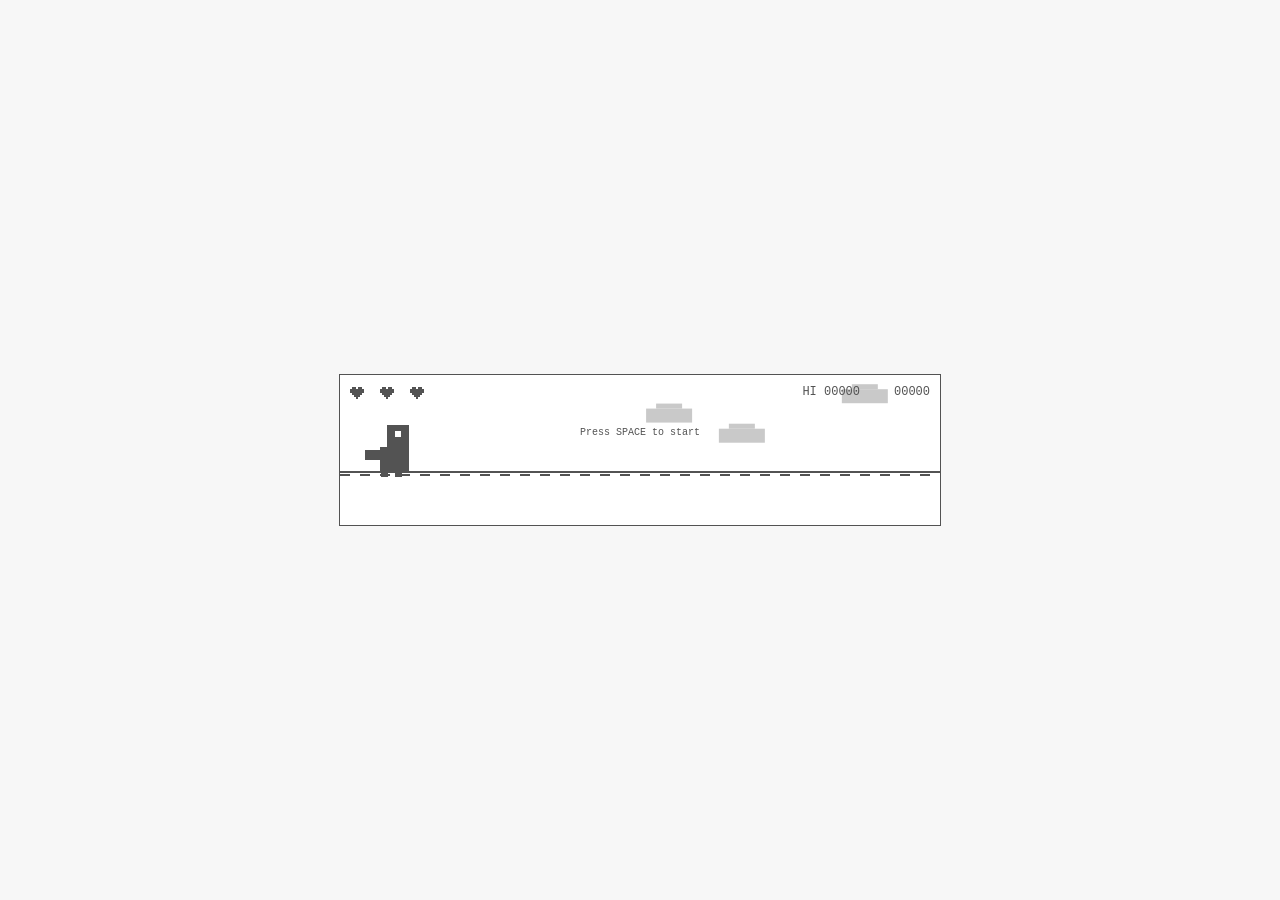
==== commit 2cc7faeb: "feat: GitHub Pages에서 게임 실행 가능하도록 구조 변경 - 루트에 게임 파일 배치 (index.html, game.js) - 기존 코드 복사 웹사이트를 code-vi" ====
--- a/index.html
+++ b/index.html
@@ -3,7 +3,7 @@
 <head>
     <meta charset="UTF-8">
     <meta name="viewport" content="width=device-width, initial-scale=1.0">
-    <title>🦖 공룡 게임 - Python 코드</title>
+    <title>공룡 게임</title>
     <style>
         * {
             margin: 0;
@@ -12,1013 +12,25 @@
         }
 
         body {
-            font-family: 'Segoe UI', Tahoma, Geneva, Verdana, sans-serif;
-            background: linear-gradient(135deg, #667eea 0%, #764ba2 100%);
-            padding: 20px;
+            font-family: 'Courier New', Courier, monospace;
+            background: #f7f7f7;
+            display: flex;
+            justify-content: center;
+            align-items: center;
             min-height: 100vh;
+            overflow: hidden;
         }
 
-        .container {
-            max-width: 1200px;
-            margin: 0 auto;
-            background: rgba(255, 255, 255, 0.98);
-            border-radius: 20px;
-            box-shadow: 0 20px 60px rgba(0, 0, 0, 0.3);
-            padding: 40px;
-        }
-
-        h1 {
-            text-align: center;
-            background: linear-gradient(135deg, #667eea 0%, #764ba2 100%);
-            -webkit-background-clip: text;
-            -webkit-text-fill-color: transparent;
-            background-clip: text;
-            font-size: 3em;
-            margin-bottom: 10px;
-            font-weight: 900;
-        }
-
-        .subtitle {
-            text-align: center;
-            color: #666;
-            font-size: 1.2em;
-            margin-bottom: 30px;
-        }
-
-        .tabs {
-            display: flex;
-            gap: 10px;
-            margin-bottom: 20px;
-            border-bottom: 2px solid #e0e0e0;
-        }
-
-        .tab {
-            padding: 12px 30px;
-            background: transparent;
-            border: none;
-            cursor: pointer;
-            font-size: 1.1em;
-            font-weight: 600;
-            color: #666;
-            border-bottom: 3px solid transparent;
-            transition: all 0.3s ease;
-        }
-
-        .tab:hover {
-            color: #667eea;
-        }
-
-        .tab.active {
-            color: #667eea;
-            border-bottom-color: #667eea;
-        }
-
-        .tab-content {
-            display: none;
-        }
-
-        .tab-content.active {
+        #gameCanvas {
             display: block;
-        }
-
-        .code-header {
-            display: flex;
-            justify-content: space-between;
-            align-items: center;
-            background: #2d2d2d;
-            padding: 15px 20px;
-            border-radius: 10px 10px 0 0;
-            margin-top: 20px;
-        }
-
-        .code-title {
-            color: #fff;
-            font-weight: 600;
-            font-size: 1.1em;
-        }
-
-        .copy-btn {
-            background: linear-gradient(135deg, #11998e 0%, #38ef7d 100%);
-            color: white;
-            border: none;
-            padding: 10px 25px;
-            border-radius: 25px;
-            cursor: pointer;
-            font-weight: 600;
-            transition: all 0.3s ease;
-            display: flex;
-            align-items: center;
-            gap: 8px;
-        }
-
-        .copy-btn:hover {
-            transform: translateY(-2px);
-            box-shadow: 0 5px 15px rgba(56, 239, 125, 0.4);
-        }
-
-        .copy-btn:active {
-            transform: translateY(0);
-        }
-
-        .copy-btn.copied {
-            background: linear-gradient(135deg, #f39c12 0%, #f1c40f 100%);
-        }
-
-        pre {
-            margin: 0;
-            background: #1e1e1e;
-            padding: 30px;
-            border-radius: 0 0 10px 10px;
-            overflow-x: auto;
-            max-height: 600px;
-            overflow-y: auto;
-        }
-
-        code {
-            font-family: 'Consolas', 'Monaco', 'Courier New', monospace;
-            font-size: 14px;
-            line-height: 1.6;
-            color: #d4d4d4;
-        }
-
-        /* 간단한 신택스 하이라이팅 */
-        .keyword { color: #569cd6; }
-        .string { color: #ce9178; }
-        .comment { color: #6a9955; }
-        .function { color: #dcdcaa; }
-        .number { color: #b5cea8; }
-
-        .info-section {
-            background: linear-gradient(135deg, #ffecd2 0%, #fcb69f 100%);
-            padding: 25px;
-            border-radius: 15px;
-            margin-bottom: 30px;
-        }
-
-        .info-section h2 {
-            color: #333;
-            margin-bottom: 15px;
-            font-size: 1.5em;
-        }
-
-        .info-section p {
-            color: #555;
-            line-height: 1.8;
-            margin-bottom: 10px;
-        }
-
-        .info-section ul {
-            list-style: none;
-            padding-left: 0;
-        }
-
-        .info-section li {
-            padding: 8px 0;
-            color: #555;
-        }
-
-        .info-section li:before {
-            content: "✅ ";
-            margin-right: 8px;
-        }
-
-        .command-box {
-            background: #2d2d2d;
-            color: #fff;
-            padding: 20px;
-            border-radius: 10px;
-            margin: 15px 0;
-            font-family: 'Consolas', 'Monaco', 'Courier New', monospace;
-        }
-
-        .command-box code {
-            color: #4ec9b0;
-        }
-
-        .badge {
-            display: inline-block;
-            padding: 5px 15px;
-            background: linear-gradient(135deg, #667eea 0%, #764ba2 100%);
-            color: white;
-            border-radius: 20px;
-            font-size: 0.9em;
-            font-weight: 600;
-            margin: 5px;
-        }
-
-        .badges {
-            text-align: center;
-            margin: 20px 0;
-        }
-
-        @media (max-width: 768px) {
-            .container {
-                padding: 20px;
-            }
-
-            h1 {
-                font-size: 2em;
-            }
-
-            .tabs {
-                flex-direction: column;
-            }
-
-            .tab {
-                text-align: center;
-            }
-
-            pre {
-                font-size: 12px;
-                padding: 15px;
-            }
-
-            .code-header {
-                flex-direction: column;
-                gap: 10px;
-            }
-        }
-
-        .footer {
-            text-align: center;
-            margin-top: 40px;
-            padding-top: 30px;
-            border-top: 2px solid #e0e0e0;
-            color: #666;
-        }
-
-        .footer a {
-            color: #667eea;
-            text-decoration: none;
-            font-weight: 600;
-        }
-
-        .footer a:hover {
-            text-decoration: underline;
+            image-rendering: pixelated;
+            image-rendering: crisp-edges;
+            border: 1px solid #535353;
         }
     </style>
 </head>
 <body>
-    <div class="container">
-        <h1>🦖 공룡 게임 - Python 코드</h1>
-        <p class="subtitle">Chrome 오프라인 공룡 게임을 Python Pygame으로 재구현</p>
-
-        <div class="badges">
-            <span class="badge">Python 3.8+</span>
-            <span class="badge">Pygame 2.5.0+</span>
-            <span class="badge">700+ 라인</span>
-            <span class="badge">6개 클래스</span>
-        </div>
-
-        <div class="info-section">
-            <h2>🚀 빠른 시작</h2>
-            <div class="command-box">
-                <div>1. 의존성 설치</div>
-                <code>pip install pygame</code>
-            </div>
-            <div class="command-box">
-                <div>2. 게임 실행</div>
-                <code>python dino_game.py</code>
-            </div>
-        </div>
-
-        <div class="info-section">
-            <h2>✨ 주요 기능</h2>
-            <ul>
-                <li>디테일한 공룡 그래픽 (머리, 몸통, 팔, 다리, 꼬리)</li>
-                <li>5종류 선인장 + 날아다니는 새</li>
-                <li>파티클 시스템 (달리기 먼지, 점프, 콤보)</li>
-                <li>다층 배경 (산, 구름, 해/달, 별)</li>
-                <li>낮/밤 자동 전환</li>
-                <li>콤보 시스템</li>
-                <li>일시정지 기능 (ESC/P)</li>
-                <li>최고 점수 저장 (JSON)</li>
-            </ul>
-        </div>
-
-        <div class="tabs">
-            <button class="tab active" onclick="showTab('main-code')">
-                📄 dino_game.py
-            </button>
-            <button class="tab" onclick="showTab('requirements')">
-                📦 requirements.txt
-            </button>
-        </div>
-
-        <!-- dino_game.py 탭 -->
-        <div id="main-code" class="tab-content active">
-            <div class="code-header">
-                <span class="code-title">📄 dino_game.py</span>
-                <button class="copy-btn" onclick="copyCode('main-code-content')">
-                    <span>📋</span>
-                    <span class="btn-text">복사하기</span>
-                </button>
-            </div>
-            <pre><code id="main-code-content">#!/usr/bin/env python3
-"""
-공룡 게임 (Dino Game) - Python Pygame 버전
-Chrome 오프라인 공룡 게임을 재현하고 크게 개선한 버전
-"""
-
-import pygame
-import random
-import sys
-import json
-import os
-from dataclasses import dataclass
-from typing import List, Tuple
-from enum import Enum
-
-# 초기화
-pygame.init()
-
-# 화면 설정
-SCREEN_WIDTH = 800
-SCREEN_HEIGHT = 400
-FPS = 60
-
-# 색상
-WHITE = (255, 255, 255)
-BLACK = (0, 0, 0)
-GRAY = (128, 128, 128)
-DARK_GRAY = (44, 62, 80)
-LIGHT_GRAY = (149, 165, 166)
-GREEN = (39, 174, 96)
-DARK_GREEN = (34, 153, 84)
-ORANGE = (243, 156, 18)
-GOLD = (241, 196, 15)
-SKY_BLUE = (224, 246, 255)
-NIGHT_BLUE = (44, 62, 80)
-MOON_WHITE = (236, 240, 241)
-
-# 게임 설정
-GRAVITY = 0.8
-JUMP_POWER = -15
-GROUND_Y = 300
-INITIAL_GAME_SPEED = 9
-
-
-class TimeOfDay(Enum):
-    """낮/밤 모드"""
-    DAY = "day"
-    NIGHT = "night"
-
-
-@dataclass
-class Particle:
-    """파티클 효과"""
-    x: float
-    y: float
-    vx: float
-    vy: float
-    size: float
-    life: float
-    decay: float
-    color: Tuple[int, int, int]
-
-    def update(self):
-        self.x += self.vx
-        self.y += self.vy
-        self.life -= self.decay
-
-    def draw(self, screen):
-        if self.life > 0:
-            alpha = int(255 * self.life)
-            surf = pygame.Surface((int(self.size * 2), int(self.size * 2)), pygame.SRCALPHA)
-            color_with_alpha = (*self.color, alpha)
-            pygame.draw.circle(surf, color_with_alpha, (int(self.size), int(self.size)), int(self.size))
-            screen.blit(surf, (int(self.x - self.size), int(self.y - self.size)))
-
-    def is_dead(self):
-        return self.life <= 0
-
-
-class Dino:
-    """공룡 캐릭터"""
-    def __init__(self):
-        self.x = 50
-        self.y = GROUND_Y
-        self.width = 44
-        self.height = 52
-        self.vy = 0
-        self.grounded = True
-        self.ducking = False
-        self.jump_power = JUMP_POWER
-        self.frame = 0
-
-    def update(self):
-        # 중력 적용
-        self.vy += GRAVITY
-        self.y += self.vy
-
-        # 바닥 체크
-        ground_y = GROUND_Y if not self.ducking else GROUND_Y + 26
-        if self.y >= ground_y:
-            self.y = ground_y
-            self.vy = 0
-            self.grounded = True
-        else:
-            self.grounded = False
-
-        self.frame += 1
-
-    def jump(self):
-        if self.grounded and not self.ducking:
-            self.vy = self.jump_power
-            self.grounded = False
-            return True
-        return False
-
-    def duck(self, is_ducking):
-        if self.grounded:
-            self.ducking = is_ducking
-
-    def draw(self, screen):
-        if self.ducking:
-            # 숙인 자세
-            duck_y = self.y
-            # 몸통
-            pygame.draw.rect(screen, DARK_GRAY, (self.x, duck_y, 50, 20))
-            # 머리
-            pygame.draw.rect(screen, DARK_GRAY, (self.x + 40, duck_y - 8, 20, 16))
-            # 눈
-            pygame.draw.rect(screen, WHITE, (self.x + 50, duck_y - 4, 4, 4))
-            # 꼬리
-            pygame.draw.rect(screen, GRAY, (self.x - 10, duck_y + 5, 15, 8))
-        else:
-            # 머리
-            pygame.draw.rect(screen, DARK_GRAY, (self.x + 20, self.y, 24, 18))
-            # 입
-            pygame.draw.rect(screen, WHITE, (self.x + 38, self.y + 10, 6, 2))
-            # 눈
-            pygame.draw.rect(screen, WHITE, (self.x + 32, self.y + 4, 6, 6))
-            pygame.draw.rect(screen, BLACK, (self.x + 34, self.y + 6, 2, 2))
-
-            # 몸통
-            pygame.draw.rect(screen, DARK_GRAY, (self.x + 14, self.y + 18, 26, 28))
-            # 배
-            pygame.draw.rect(screen, GRAY, (self.x + 18, self.y + 24, 18, 18))
-
-            # 팔
-            arm_offset = 2 if (self.frame // 3) % 2 == 0 else 0
-            pygame.draw.rect(screen, DARK_GRAY, (self.x + 12, self.y + 22 + arm_offset, 8, 12))
-
-            # 꼬리
-            points = [(self.x + 10, self.y + 24), (self.x, self.y + 20), (self.x + 4, self.y + 32)]
-            pygame.draw.polygon(screen, GRAY, points)
-
-            # 다리
-            leg_offset = 6 if (self.frame // 3) % 2 == 0 else 0
-            # 왼쪽 다리
-            pygame.draw.rect(screen, DARK_GRAY, (self.x + 16, self.y + 46, 8, 12 + leg_offset))
-            pygame.draw.rect(screen, DARK_GRAY, (self.x + 14, self.y + 58 + leg_offset, 12, 4))
-            # 오른쪽 다리
-            pygame.draw.rect(screen, DARK_GRAY, (self.x + 28, self.y + 46, 8, 12 - leg_offset))
-            pygame.draw.rect(screen, DARK_GRAY, (self.x + 26, self.y + 58 - leg_offset, 12, 4))
-
-    def get_hitbox(self):
-        if self.ducking:
-            return pygame.Rect(self.x + 5, self.y, 45, 20)
-        return pygame.Rect(self.x + 10, self.y + 5, 34, 52)
-
-
-class Obstacle:
-    """장애물 클래스"""
-    def __init__(self, obstacle_type=None):
-        self.x = SCREEN_WIDTH
-        self.passed = False
-
-        if obstacle_type == 'bird':
-            self.type = 'bird'
-            self.width = 40
-            self.height = 30
-            self.y = GROUND_Y - self.height - (60 if random.random() > 0.5 else 100)
-            self.wing_frame = 0
-        else:
-            types = ['single', 'double', 'triple', 'tall', 'small']
-            self.type = obstacle_type if obstacle_type in types else random.choice(types)
-
-            if self.type == 'single':
-                self.width, self.height = 20, 50
-            elif self.type == 'double':
-                self.width, self.height = 40, 50
-            elif self.type == 'triple':
-                self.width, self.height = 60, 50
-            elif self.type == 'tall':
-                self.width, self.height = 20, 70
-            else:  # small
-                self.width, self.height = 30, 30
-
-            self.y = GROUND_Y - self.height
-
-    def update(self, game_speed):
-        self.x -= game_speed
-        if self.type == 'bird':
-            self.wing_frame += 0.3
-
-    def draw(self, screen):
-        if self.type == 'bird':
-            # 새 그리기
-            # 몸통
-            pygame.draw.rect(screen, GRAY, (self.x + 10, self.y + 10, 20, 12))
-            # 머리
-            pygame.draw.rect(screen, GRAY, (self.x + 26, self.y + 8, 12, 10))
-            # 눈
-            pygame.draw.rect(screen, WHITE, (self.x + 32, self.y + 10, 3, 3))
-            # 부리
-            pygame.draw.rect(screen, (231, 76, 60), (self.x + 38, self.y + 12, 4, 2))
-
-            # 날개
-            wing_up = (self.wing_frame % 20) < 10
-            if wing_up:
-                pygame.draw.rect(screen, GRAY, (self.x + 8, self.y + 2, 18, 8))
-                pygame.draw.rect(screen, GRAY, (self.x + 14, self.y + 22, 18, 8))
-            else:
-                pygame.draw.rect(screen, GRAY, (self.x + 8, self.y + 12, 18, 8))
-                pygame.draw.rect(screen, GRAY, (self.x + 14, self.y + 12, 18, 8))
-        else:
-            self._draw_cactus(screen)
-
-    def _draw_cactus(self, screen):
-        if self.type == 'single':
-            self._draw_single_cactus(screen, self.x, self.y, self.height)
-        elif self.type == 'double':
-            self._draw_single_cactus(screen, self.x, self.y, self.height)
-            self._draw_single_cactus(screen, self.x + 22, self.y, self.height)
-        elif self.type == 'triple':
-            for i in range(3):
-                self._draw_single_cactus(screen, self.x + i * 22, self.y, self.height)
-        elif self.type == 'tall':
-            self._draw_single_cactus(screen, self.x, self.y, self.height, tall=True)
-        else:  # small
-            for i in range(3):
-                pygame.draw.rect(screen, GREEN, (self.x + i * 10, self.y + 10, 8, 20))
-                pygame.draw.rect(screen, GREEN, (self.x + i * 10 + 2, self.y + 6, 4, 8))
-
-    def _draw_single_cactus(self, screen, x, y, height, tall=False):
-        # 메인 줄기
-        pygame.draw.rect(screen, GREEN, (x + 6, y, 12, height))
-
-        if tall:
-            pygame.draw.rect(screen, GREEN, (x, y + 15, 10, 25))
-            pygame.draw.rect(screen, GREEN, (x + 16, y + 20, 10, 20))
-        else:
-            pygame.draw.rect(screen, GREEN, (x, y + 12, 10, 20))
-            pygame.draw.rect(screen, GREEN, (x, y + 12, 6, 4))
-            pygame.draw.rect(screen, GREEN, (x + 14, y + 18, 10, 15))
-            pygame.draw.rect(screen, GREEN, (x + 18, y + 18, 6, 4))
-
-        # 가시
-        for i in range(3):
-            pygame.draw.rect(screen, DARK_GREEN, (x + 4, y + 10 + i * 12, 2, 2))
-            pygame.draw.rect(screen, DARK_GREEN, (x + 16, y + 10 + i * 12, 2, 2))
-
-    def is_off_screen(self):
-        return self.x + self.width < 0
-
-    def collides_with(self, dino):
-        dino_hitbox = dino.get_hitbox()
-        obstacle_hitbox = pygame.Rect(self.x + 5, self.y + 5, self.width - 10, self.height - 10)
-        return dino_hitbox.colliderect(obstacle_hitbox)
-
-
-class Background:
-    """배경 요소"""
-    def __init__(self):
-        self.mountains = [
-            {'x': i * 200 - 100, 'height': random.randint(60, 140), 'width': random.randint(100, 250)}
-            for i in range(5)
-        ]
-        self.clouds = [
-            {'x': random.randint(0, SCREEN_WIDTH), 'y': random.randint(30, 150), 'speed': random.uniform(1, 2)}
-            for _ in range(5)
-        ]
-        self.stars = [
-            {'x': random.randint(0, SCREEN_WIDTH), 'y': random.randint(0, GROUND_Y - 50),
-             'size': random.randint(1, 3), 'twinkle': random.uniform(0, 6.28)}
-            for _ in range(50)
-        ]
-        self.sun_angle = 0
-
-    def update(self, game_speed, time_of_day):
-        # 산 업데이트
-        for mountain in self.mountains:
-            mountain['x'] -= game_speed * 0.1
-            if mountain['x'] + mountain['width'] < 0:
-                mountain['x'] = SCREEN_WIDTH
-
-        # 구름 업데이트
-        for cloud in self.clouds:
-            cloud['x'] -= cloud['speed'] * 0.6
-            if cloud['x'] < -100:
-                cloud['x'] = SCREEN_WIDTH + 50
-
-        # 별 반짝임
-        for star in self.stars:
-            star['twinkle'] += 0.05
-
-        self.sun_angle += 0.01
-
-    def draw(self, screen, time_of_day, score):
-        # 배경색
-        if time_of_day == TimeOfDay.NIGHT:
-            screen.fill(NIGHT_BLUE)
-        else:
-            screen.fill(SKY_BLUE)
-
-        # 별 (밤에만)
-        if time_of_day == TimeOfDay.NIGHT:
-            for star in self.stars:
-                alpha = int((abs(pygame.math.Vector2(1, 0).rotate(star['twinkle'] * 57.3).x) + 1) / 2 * 255)
-                surf = pygame.Surface((star['size'] * 2, star['size'] * 2), pygame.SRCALPHA)
-                color = (*WHITE, alpha)
-                pygame.draw.circle(surf, color, (star['size'], star['size']), star['size'])
-                screen.blit(surf, (star['x'], star['y']))
-
-        # 해/달
-        sun_x, sun_y = 700, 60
-        if time_of_day == TimeOfDay.DAY:
-            # 해
-            pygame.draw.circle(screen, ORANGE, (sun_x, sun_y), 30)
-            # 햇살
-            for i in range(8):
-                angle = (360 / 8) * i + self.sun_angle * 57.3
-                rad = angle * 0.0174533
-                start_x = sun_x + int(35 * pygame.math.Vector2(1, 0).rotate(angle).x)
-                start_y = sun_y + int(35 * pygame.math.Vector2(1, 0).rotate(angle).y)
-                end_x = sun_x + int(50 * pygame.math.Vector2(1, 0).rotate(angle).x)
-                end_y = sun_y + int(50 * pygame.math.Vector2(1, 0).rotate(angle).y)
-                pygame.draw.line(screen, ORANGE, (start_x, start_y), (end_x, end_y), 3)
-        else:
-            # 달
-            pygame.draw.circle(screen, MOON_WHITE, (sun_x, sun_y), 30)
-            pygame.draw.circle(screen, LIGHT_GRAY, (sun_x - 8, sun_y - 5), 6)
-            pygame.draw.circle(screen, LIGHT_GRAY, (sun_x + 5, sun_y + 8), 4)
-
-        # 산
-        color = GRAY if time_of_day == TimeOfDay.NIGHT else LIGHT_GRAY
-        for mountain in self.mountains:
-            points = [
-                (mountain['x'], GROUND_Y),
-                (mountain['x'] + mountain['width'] / 2, GROUND_Y - mountain['height']),
-                (mountain['x'] + mountain['width'], GROUND_Y)
-            ]
-            pygame.draw.polygon(screen, color, points)
-
-        # 구름
-        if time_of_day == TimeOfDay.NIGHT:
-            cloud_color = (189, 195, 199, 100)
-        else:
-            cloud_color = (236, 240, 241, 230)
-
-        for cloud in self.clouds:
-            surf = pygame.Surface((70, 40), pygame.SRCALPHA)
-            pygame.draw.circle(surf, cloud_color, (18, 20), 18)
-            pygame.draw.circle(surf, cloud_color, (35, 20), 24)
-            pygame.draw.circle(surf, cloud_color, (55, 20), 18)
-            pygame.draw.circle(surf, cloud_color, (25, 12), 16)
-            pygame.draw.circle(surf, cloud_color, (45, 12), 16)
-            screen.blit(surf, (int(cloud['x']), int(cloud['y'])))
-
-
-class Game:
-    """메인 게임 클래스"""
-    def __init__(self):
-        self.screen = pygame.display.set_mode((SCREEN_WIDTH, SCREEN_HEIGHT))
-        pygame.display.set_caption("🦖 공룡 게임 (Dino Game)")
-        self.clock = pygame.time.Clock()
-        self.font = pygame.font.Font(None, 36)
-        self.big_font = pygame.font.Font(None, 72)
-        self.small_font = pygame.font.Font(None, 24)
-
-        self.reset_game()
-        self.high_score = self.load_high_score()
-
-    def reset_game(self):
-        self.dino = Dino()
-        self.obstacles: List[Obstacle] = []
-        self.particles: List[Particle] = []
-        self.background = Background()
-
-        self.game_speed = INITIAL_GAME_SPEED
-        self.score = 0
-        self.combo = 0
-        self.max_combo = 0
-        self.obstacle_timer = 0
-        self.obstacle_interval = 70
-        self.time_of_day = TimeOfDay.DAY
-
-        self.running = True
-        self.game_started = False
-        self.game_over = False
-        self.paused = False
-
-    def load_high_score(self):
-        try:
-            if os.path.exists('high_score.json'):
-                with open('high_score.json', 'r') as f:
-                    data = json.load(f)
-                    return data.get('high_score', 0)
-        except:
-            pass
-        return 0
-
-    def save_high_score(self):
-        try:
-            with open('high_score.json', 'w') as f:
-                json.dump({'high_score': self.high_score}, f)
-        except:
-            pass
-
-    def spawn_obstacle(self):
-        bird_chance = min(0.3, self.score / 5000)
-        if random.random() < bird_chance:
-            self.obstacles.append(Obstacle('bird'))
-        else:
-            self.obstacles.append(Obstacle())
-
-    def create_particles(self, x, y, count, color):
-        for _ in range(count):
-            particle = Particle(
-                x=x + random.uniform(-10, 10),
-                y=y + random.uniform(-5, 5),
-                vx=random.uniform(-2, -1),
-                vy=random.uniform(-2, 2),
-                size=random.uniform(2, 5),
-                life=1.0,
-                decay=random.uniform(0.01, 0.02),
-                color=color
-            )
-            self.particles.append(particle)
-
-    def handle_events(self):
-        for event in pygame.event.get():
-            if event.type == pygame.QUIT:
-                self.running = False
-
-            elif event.type == pygame.KEYDOWN:
-                # 일시정지
-                if event.key in (pygame.K_ESCAPE, pygame.K_p) and self.game_started and not self.game_over:
-                    self.paused = not self.paused
-
-                # 점프
-                elif event.key in (pygame.K_SPACE, pygame.K_UP):
-                    if not self.game_started:
-                        self.game_started = True
-                    elif self.game_over:
-                        self.reset_game()
-                        self.game_started = True
-                    elif not self.paused:
-                        if self.dino.jump():
-                            self.create_particles(self.dino.x + 20, self.dino.y + self.dino.height, 5, LIGHT_GRAY)
-
-                # 숙이기
-                elif event.key == pygame.K_DOWN and self.game_started and not self.paused:
-                    self.dino.duck(True)
-
-            elif event.type == pygame.KEYUP:
-                if event.key == pygame.K_DOWN:
-                    self.dino.duck(False)
-
-    def update(self):
-        if not self.game_started or self.game_over or self.paused:
-            return
-
-        # 공룡 업데이트
-        self.dino.update()
-
-        # 배경 업데이트
-        self.background.update(self.game_speed, self.time_of_day)
-
-        # 점수 업데이트
-        self.score += 1
-
-        # 속도 증가
-        if self.score % 200 == 0 and self.score > 0:
-            self.game_speed += 0.8
-            self.obstacle_interval = max(40, self.obstacle_interval - 3)
-
-        # 낮/밤 전환
-        if self.score % 1000 == 0 and self.score > 0:
-            self.time_of_day = TimeOfDay.NIGHT if self.time_of_day == TimeOfDay.DAY else TimeOfDay.DAY
-
-        # 장애물 생성
-        self.obstacle_timer += 1
-        if self.obstacle_timer > self.obstacle_interval:
-            self.spawn_obstacle()
-            self.obstacle_timer = 0
-
-        # 장애물 업데이트
-        for obstacle in self.obstacles[:]:
-            obstacle.update(self.game_speed)
-
-            # 충돌 체크
-            if obstacle.collides_with(self.dino):
-                self.game_over = True
-                final_score = self.score // 10
-                if final_score > self.high_score:
-                    self.high_score = final_score
-                    self.save_high_score()
-                return
-
-            # 통과 체크 (콤보)
-            if not obstacle.passed and obstacle.x + obstacle.width < self.dino.x:
-                obstacle.passed = True
-                self.combo += 1
-                self.max_combo = max(self.max_combo, self.combo)
-
-                if self.combo % 5 == 0:
-                    self.create_particles(self.dino.x + 20, self.dino.y + 20, 10, GOLD)
-
-            # 화면 밖으로 나간 장애물 제거
-            if obstacle.is_off_screen():
-                self.obstacles.remove(obstacle)
-
-        # 파티클 업데이트
-        for particle in self.particles[:]:
-            particle.update()
-            if particle.is_dead():
-                self.particles.remove(particle)
-
-        # 달리기 먼지
-        if self.dino.grounded and random.random() > 0.7:
-            self.create_particles(self.dino.x + 10, self.dino.y + self.dino.height + 5, 1, LIGHT_GRAY)
-
-    def draw(self):
-        # 배경 그리기
-        self.background.draw(self.screen, self.time_of_day, self.score)
-
-        # 바닥 그리기
-        color = GRAY if self.time_of_day == TimeOfDay.NIGHT else DARK_GRAY
-        pygame.draw.line(self.screen, color, (0, GROUND_Y), (SCREEN_WIDTH, GROUND_Y), 3)
-
-        # 바닥 패턴
-        for i in range(0, SCREEN_WIDTH, 30):
-            offset = (self.score * 3) % 30
-            pygame.draw.rect(self.screen, color, (i - offset, GROUND_Y + 5, 12, 3))
-            if i % 60 == 0:
-                pygame.draw.rect(self.screen, color, (i - offset + 15, GROUND_Y + 8, 4, 2))
-
-        # 파티클 그리기
-        for particle in self.particles:
-            particle.draw(self.screen)
-
-        if self.game_started and not self.game_over:
-            # 공룡 그리기
-            self.dino.draw(self.screen)
-
-            # 장애물 그리기
-            for obstacle in self.obstacles:
-                obstacle.draw(self.screen)
-
-            # 점수 표시
-            score_text = self.font.render(f'점수: {self.score // 10}', True, DARK_GRAY)
-            self.screen.blit(score_text, (20, 20))
-
-            high_score_text = self.font.render(f'최고: {self.high_score}', True, DARK_GRAY)
-            self.screen.blit(high_score_text, (20, 60))
-
-            # 콤보 표시
-            if self.combo > 0:
-                combo_text = self.font.render(f'콤보 x{self.combo}', True, GOLD)
-                self.screen.blit(combo_text, (20, 100))
-
-            # 일시정지 화면
-            if self.paused:
-                overlay = pygame.Surface((SCREEN_WIDTH, SCREEN_HEIGHT), pygame.SRCALPHA)
-                overlay.fill((0, 0, 0, 180))
-                self.screen.blit(overlay, (0, 0))
-
-                pause_text = self.big_font.render('일시정지', True, WHITE)
-                pause_rect = pause_text.get_rect(center=(SCREEN_WIDTH // 2, SCREEN_HEIGHT // 2 - 20))
-                self.screen.blit(pause_text, pause_rect)
-
-                help_text = self.small_font.render('ESC 또는 P 키를 눌러 재개', True, WHITE)
-                help_rect = help_text.get_rect(center=(SCREEN_WIDTH // 2, SCREEN_HEIGHT // 2 + 30))
-                self.screen.blit(help_text, help_rect)
-
-        elif self.game_over:
-            # 게임 오버 화면
-            overlay = pygame.Surface((SCREEN_WIDTH, SCREEN_HEIGHT), pygame.SRCALPHA)
-            overlay.fill((0, 0, 0, 180))
-            self.screen.blit(overlay, (0, 0))
-
-            game_over_text = self.big_font.render('게임 오버!', True, WHITE)
-            game_over_rect = game_over_text.get_rect(center=(SCREEN_WIDTH // 2, SCREEN_HEIGHT // 2 - 60))
-            self.screen.blit(game_over_text, game_over_rect)
-
-            score_text = self.font.render(f'점수: {self.score // 10}', True, WHITE)
-            score_rect = score_text.get_rect(center=(SCREEN_WIDTH // 2, SCREEN_HEIGHT // 2 - 10))
-            self.screen.blit(score_text, score_rect)
-
-            combo_text = self.font.render(f'최대 콤보: {self.max_combo}', True, GOLD)
-            combo_rect = combo_text.get_rect(center=(SCREEN_WIDTH // 2, SCREEN_HEIGHT // 2 + 30))
-            self.screen.blit(combo_text, combo_rect)
-
-            restart_text = self.small_font.render('스페이스바를 눌러 다시 시작', True, WHITE)
-            restart_rect = restart_text.get_rect(center=(SCREEN_WIDTH // 2, SCREEN_HEIGHT // 2 + 70))
-            self.screen.blit(restart_text, restart_rect)
-
-        else:
-            # 시작 화면
-            self.dino.y = GROUND_Y
-            self.dino.draw(self.screen)
-
-            title_text = self.big_font.render('🦖 공룡 게임', True, DARK_GRAY)
-            title_rect = title_text.get_rect(center=(SCREEN_WIDTH // 2, SCREEN_HEIGHT // 2 - 40))
-            self.screen.blit(title_text, title_rect)
-
-            start_text = self.font.render('스페이스바를 눌러 시작하세요!', True, DARK_GRAY)
-            start_rect = start_text.get_rect(center=(SCREEN_WIDTH // 2, SCREEN_HEIGHT // 2 + 10))
-            self.screen.blit(start_text, start_rect)
-
-            help_text = self.small_font.render('↑ 점프 | ↓ 숙이기 | ESC/P 일시정지', True, GRAY)
-            help_rect = help_text.get_rect(center=(SCREEN_WIDTH // 2, SCREEN_HEIGHT // 2 + 50))
-            self.screen.blit(help_text, help_rect)
-
-        pygame.display.flip()
-
-    def run(self):
-        """메인 게임 루프"""
-        while self.running:
-            self.handle_events()
-            self.update()
-            self.draw()
-            self.clock.tick(FPS)
-
-        pygame.quit()
-        sys.exit()
-
-
-def main():
-    """게임 시작"""
-    game = Game()
-    game.run()
-
-
-if __name__ == '__main__':
-    main()
-</code></pre>
-        </div>
-
-        <!-- requirements.txt 탭 -->
-        <div id="requirements" class="tab-content">
-            <div class="code-header">
-                <span class="code-title">📦 requirements.txt</span>
-                <button class="copy-btn" onclick="copyCode('requirements-content')">
-                    <span>📋</span>
-                    <span class="btn-text">복사하기</span>
-                </button>
-            </div>
-            <pre><code id="requirements-content">pygame>=2.5.0</code></pre>
-        </div>
-
-        <div class="footer">
-            <p>Chrome 오프라인 공룡 게임에서 영감을 받았습니다.</p>
-            <p>GitHub: <a href="https://github.com/rjsdnr0911/Paka" target="_blank">rjsdnr0911/Paka</a></p>
-            <p style="margin-top: 15px;">🦖 즐거운 게임 되세요! 최고 점수에 도전해보세요! 💪</p>
-        </div>
-    </div>
-
-    <script>
-        function showTab(tabId) {
-            // 모든 탭 콘텐츠 숨기기
-            const contents = document.querySelectorAll('.tab-content');
-            contents.forEach(content => content.classList.remove('active'));
-
-            // 모든 탭 버튼 비활성화
-            const tabs = document.querySelectorAll('.tab');
-            tabs.forEach(tab => tab.classList.remove('active'));
-
-            // 선택된 탭 표시
-            document.getElementById(tabId).classList.add('active');
-            event.target.classList.add('active');
-        }
-
-        function copyCode(elementId) {
-            const codeElement = document.getElementById(elementId);
-            const code = codeElement.textContent;
-
-            // 클립보드에 복사
-            navigator.clipboard.writeText(code).then(() => {
-                // 버튼 텍스트 변경
-                const button = event.currentTarget;
-                const btnText = button.querySelector('.btn-text');
-                const originalText = btnText.textContent;
-
-                button.classList.add('copied');
-                btnText.textContent = '복사 완료!';
-
-                // 2초 후 원래 텍스트로 복원
-                setTimeout(() => {
-                    button.classList.remove('copied');
-                    btnText.textContent = originalText;
-                }, 2000);
-            }).catch(err => {
-                alert('복사에 실패했습니다. 다시 시도해주세요.');
-                console.error('복사 실패:', err);
-            });
-        }
-    </script>
+    <canvas id="gameCanvas"></canvas>
+    <script src="game.js"></script>
 </body>
 </html>
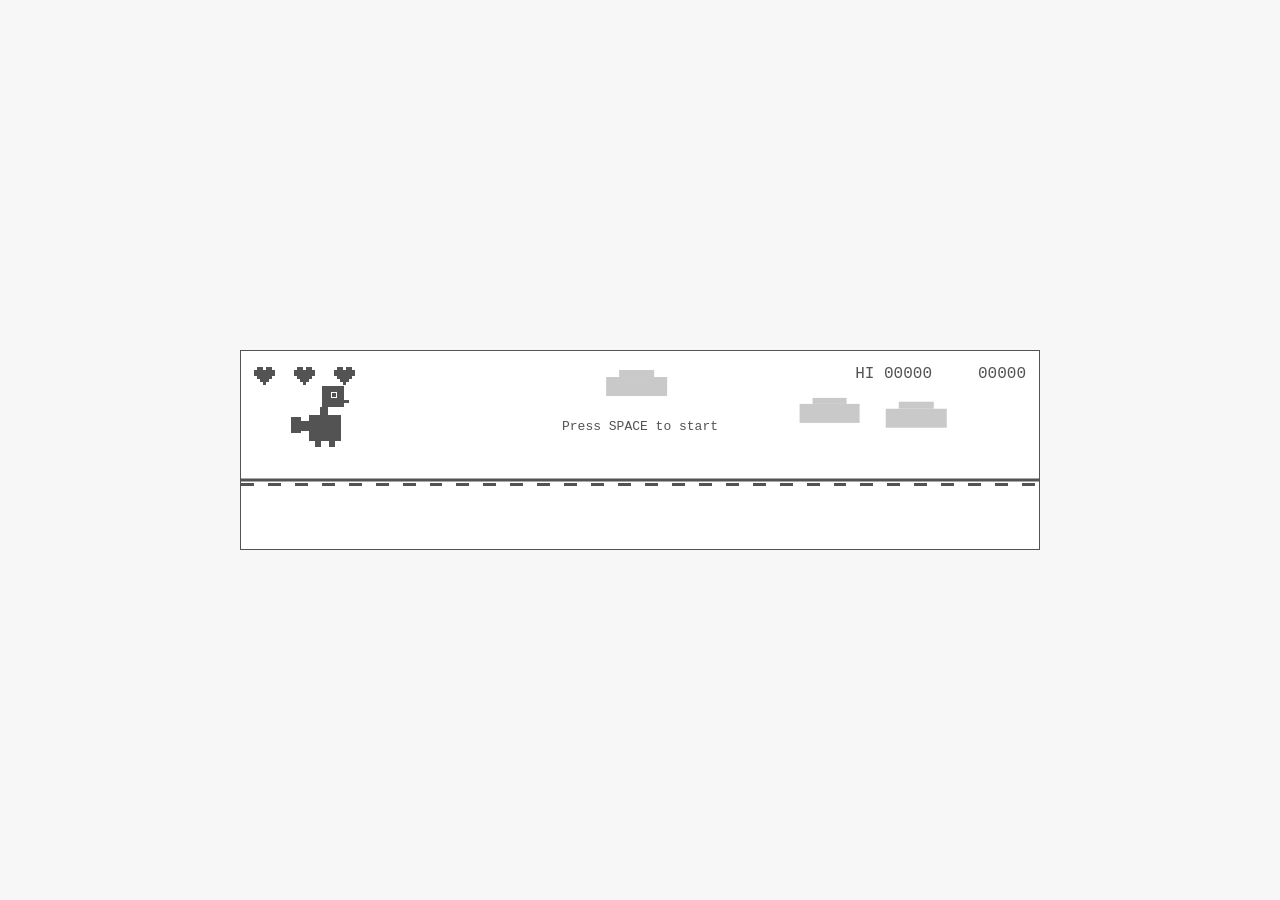
==== commit fb80a4e6: "feat: 모바일 최적화 - 반응형 디자인 및 터치 컨트롤 개선 - 모바일 반응형 캔버스 크기 자동 조정 - 터치 컨트롤 개선 (화면 위쪽: 점프, 아래쪽: 숙이기) - viewp" ====
--- a/index.html
+++ b/index.html
@@ -2,13 +2,24 @@
 <html lang="ko">
 <head>
     <meta charset="UTF-8">
-    <meta name="viewport" content="width=device-width, initial-scale=1.0">
+    <meta name="viewport" content="width=device-width, initial-scale=1.0, maximum-scale=1.0, user-scalable=no">
+    <meta name="apple-mobile-web-app-capable" content="yes">
+    <meta name="mobile-web-app-capable" content="yes">
     <title>공룡 게임</title>
     <style>
         * {
             margin: 0;
             padding: 0;
             box-sizing: border-box;
+            -webkit-tap-highlight-color: transparent;
+        }
+
+        html, body {
+            width: 100%;
+            height: 100%;
+            overflow: hidden;
+            position: fixed;
+            touch-action: none;
         }
 
         body {
@@ -17,20 +28,73 @@
             display: flex;
             justify-content: center;
             align-items: center;
-            min-height: 100vh;
-            overflow: hidden;
+        }
+
+        #gameContainer {
+            position: relative;
+            width: 100%;
+            max-width: 800px;
+            display: flex;
+            flex-direction: column;
+            align-items: center;
+            justify-content: center;
         }
 
         #gameCanvas {
             display: block;
+            width: 100%;
+            height: auto;
+            max-width: 800px;
             image-rendering: pixelated;
             image-rendering: crisp-edges;
             border: 1px solid #535353;
+            touch-action: none;
+        }
+
+        #mobileControls {
+            display: none;
+            position: fixed;
+            bottom: 20px;
+            left: 50%;
+            transform: translateX(-50%);
+            gap: 20px;
+            z-index: 1000;
+        }
+
+        .control-hint {
+            background: rgba(83, 83, 83, 0.8);
+            color: white;
+            padding: 10px 20px;
+            border-radius: 8px;
+            font-size: 14px;
+            text-align: center;
+        }
+
+        @media (max-width: 800px) {
+            #mobileControls {
+                display: flex;
+            }
+
+            #gameCanvas {
+                border: none;
+            }
+        }
+
+        @media (orientation: portrait) {
+            body {
+                align-items: flex-start;
+                padding-top: 20px;
+            }
         }
     </style>
 </head>
 <body>
-    <canvas id="gameCanvas"></canvas>
+    <div id="gameContainer">
+        <canvas id="gameCanvas"></canvas>
+        <div id="mobileControls">
+            <div class="control-hint">위쪽 탭: 점프 | 아래쪽 탭: 숙이기</div>
+        </div>
+    </div>
     <script src="game.js"></script>
 </body>
 </html>
